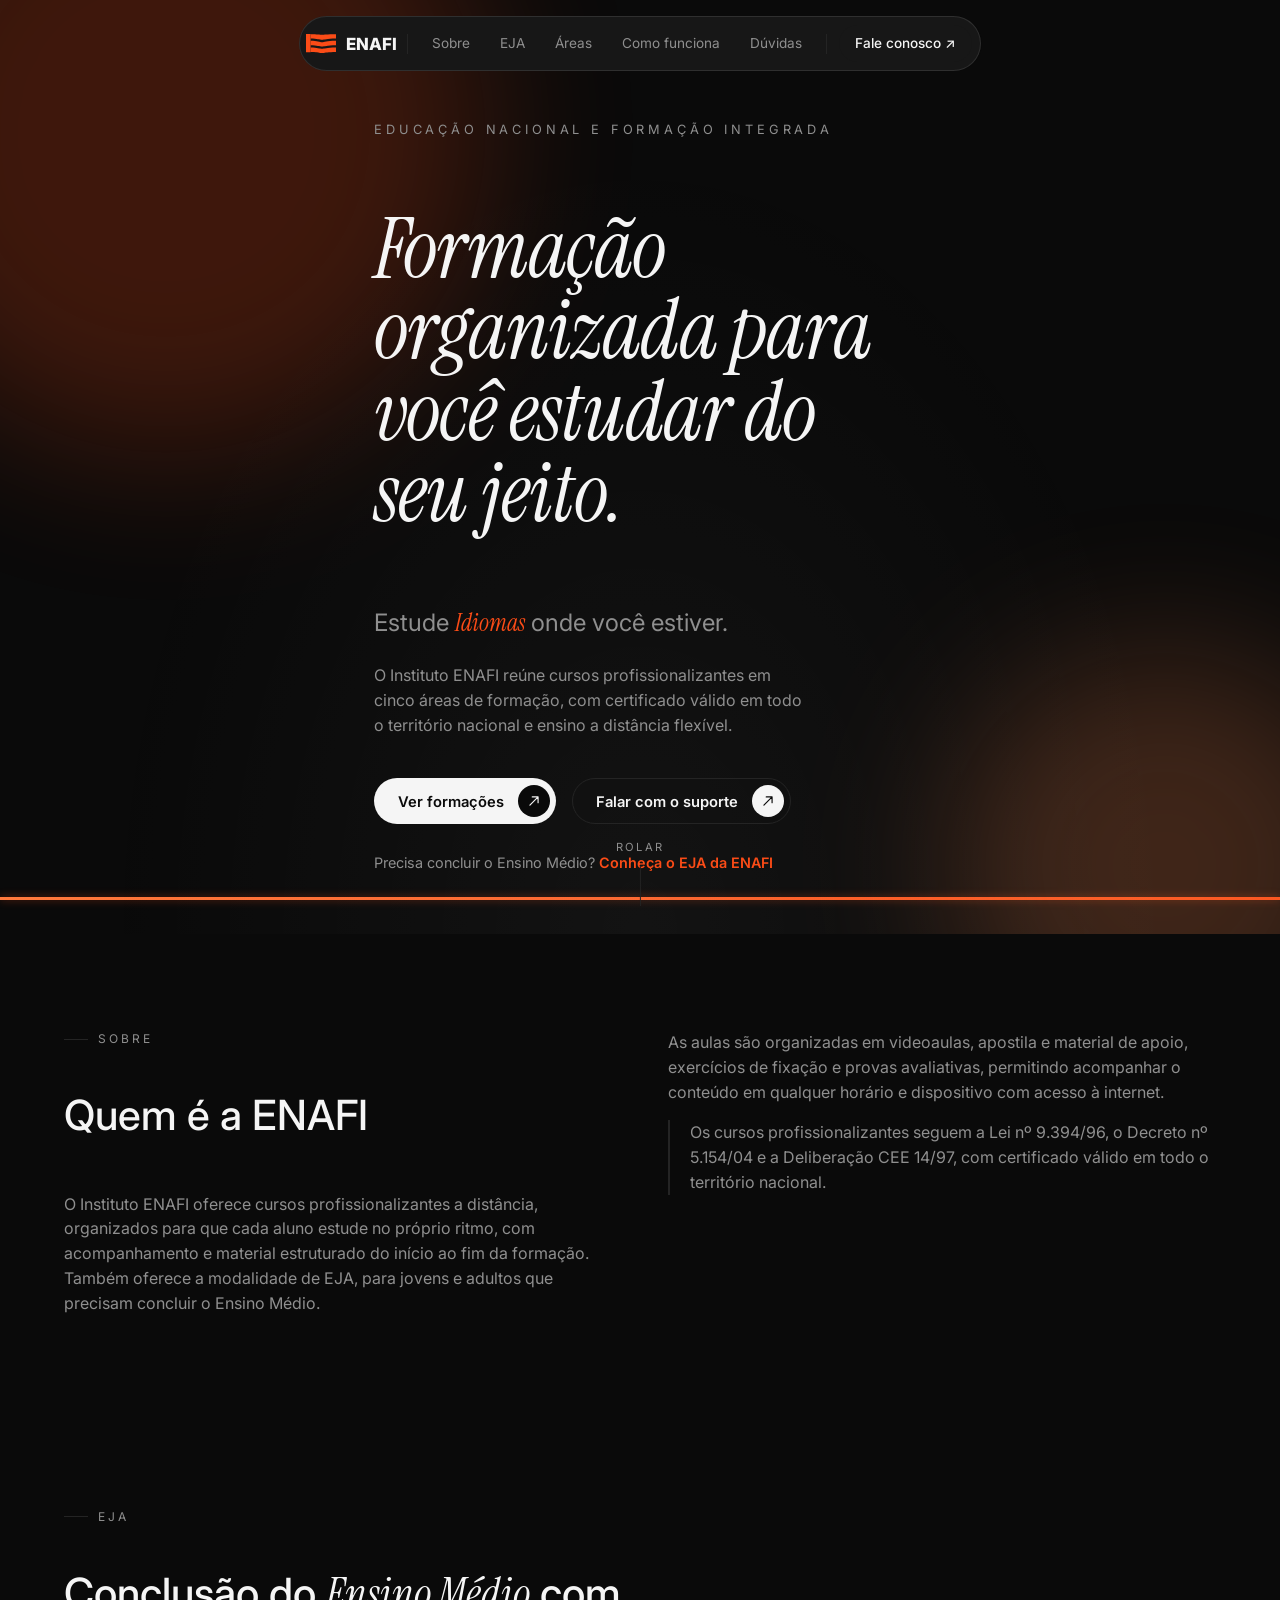
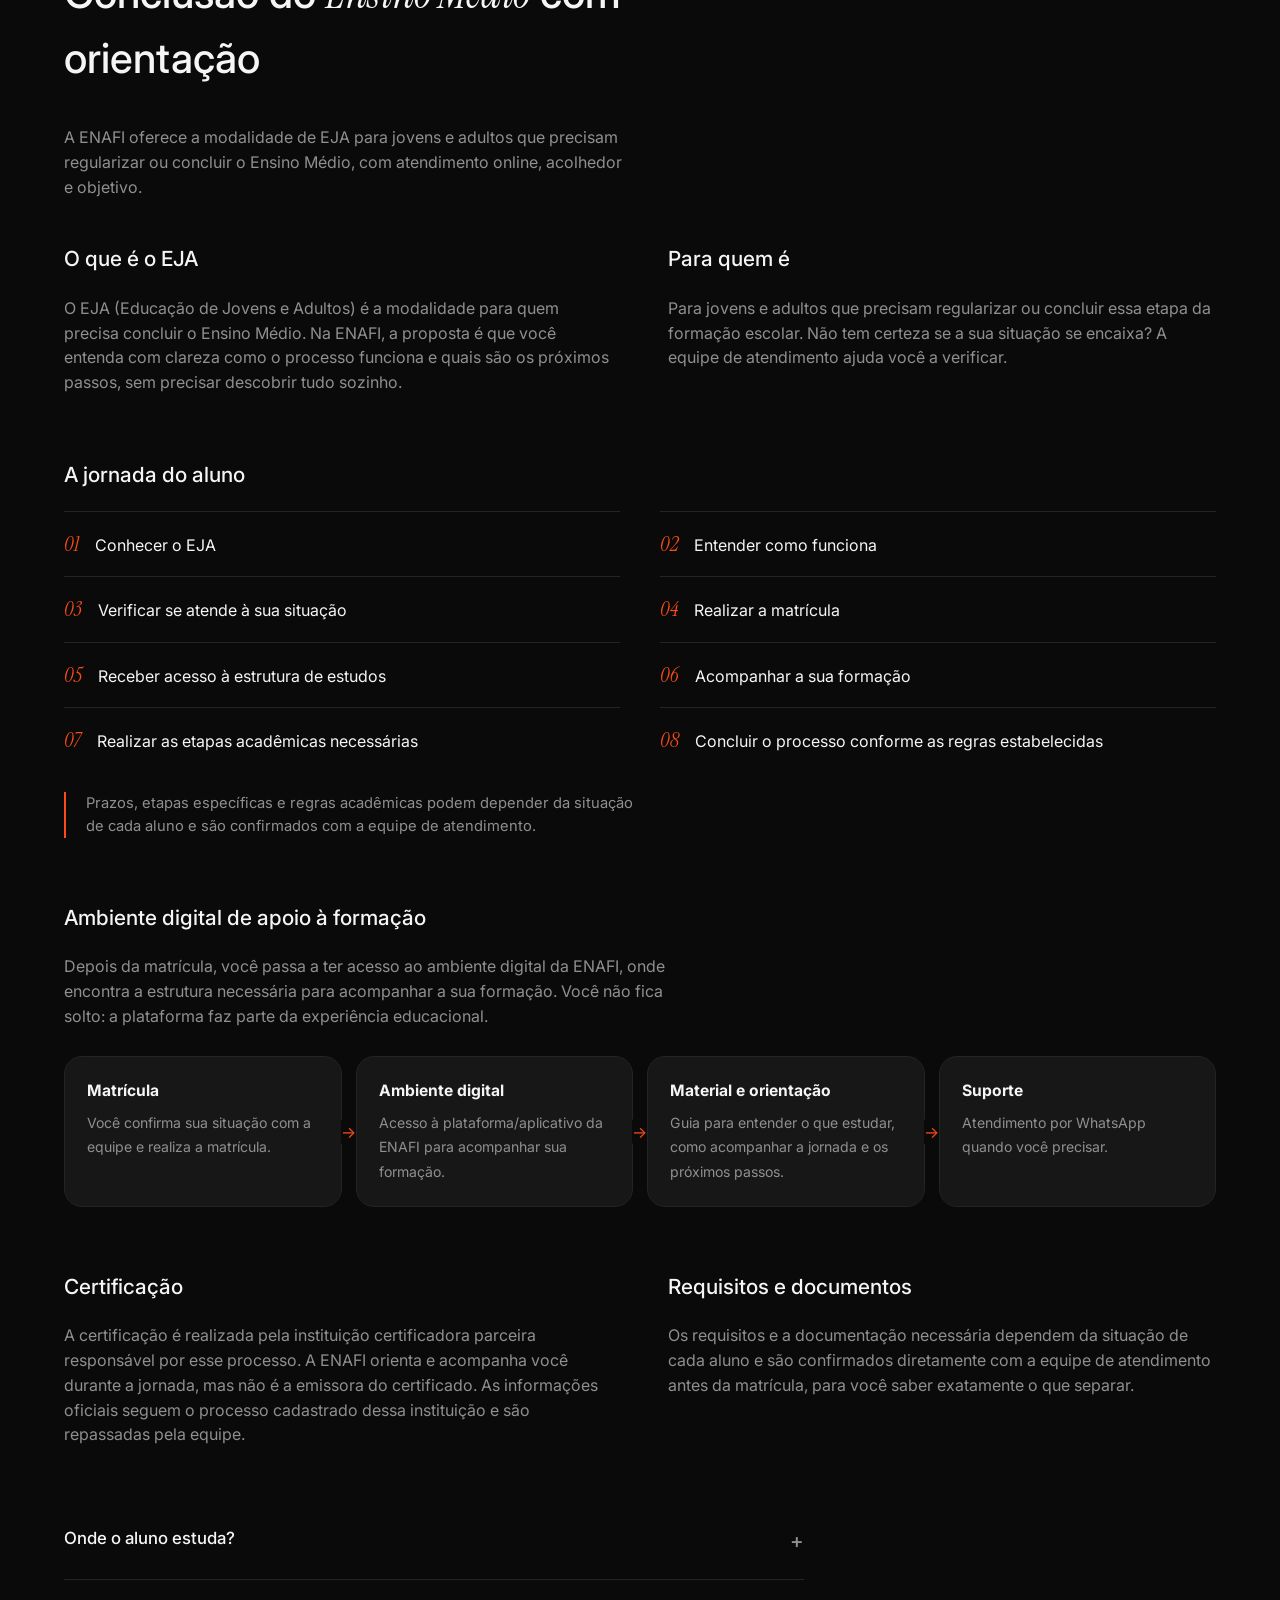
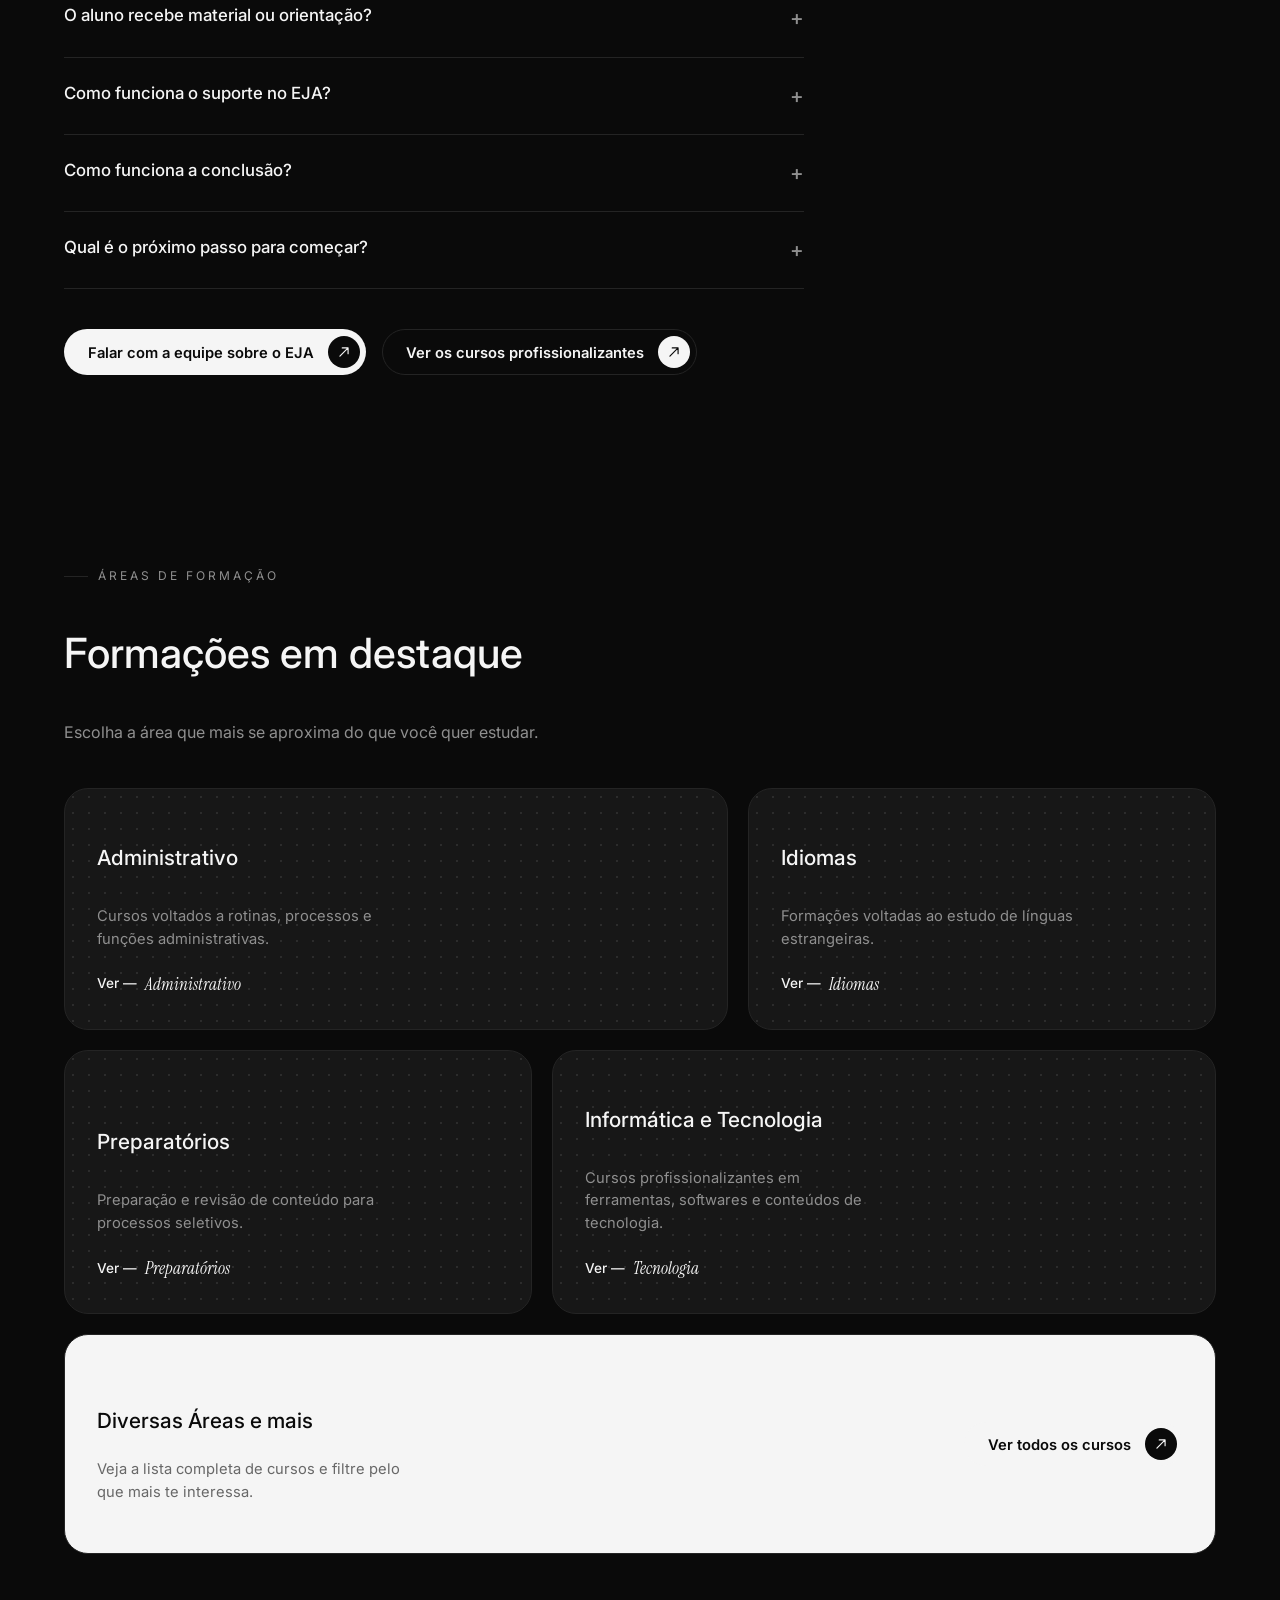
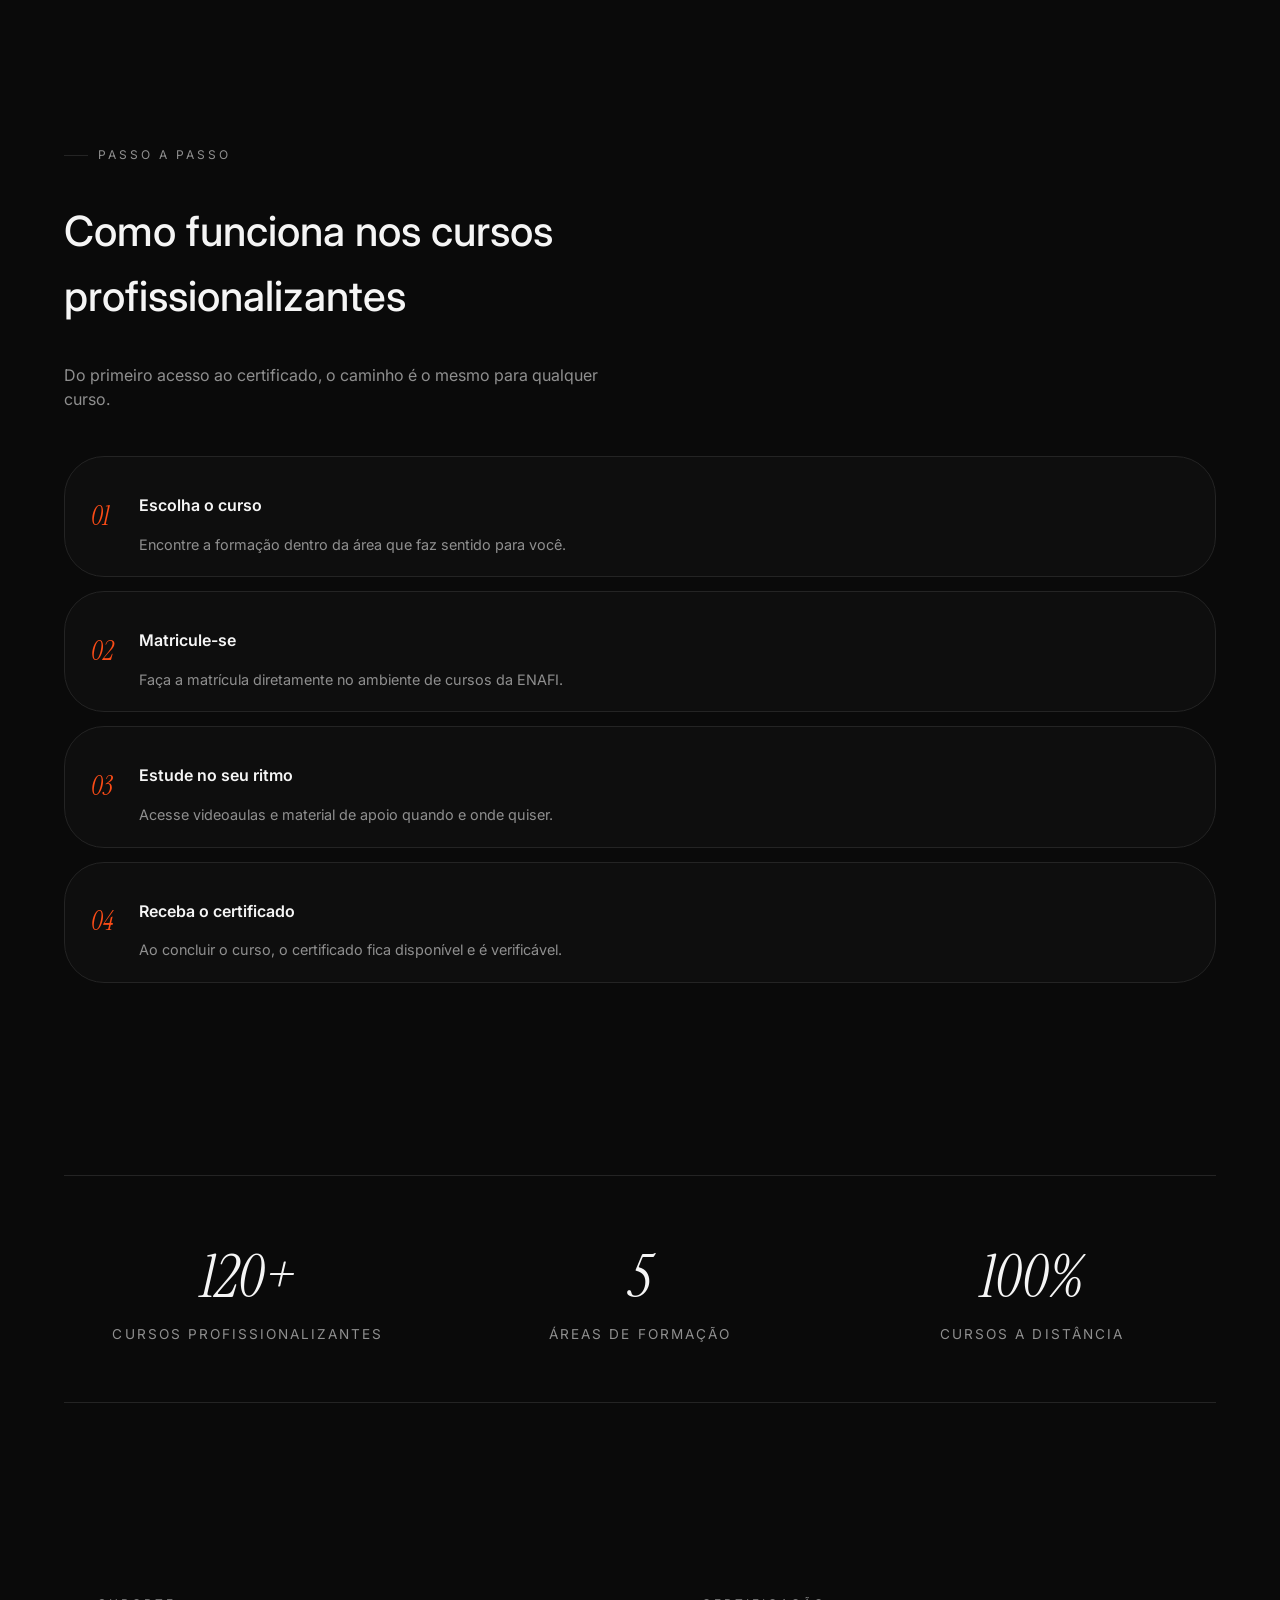
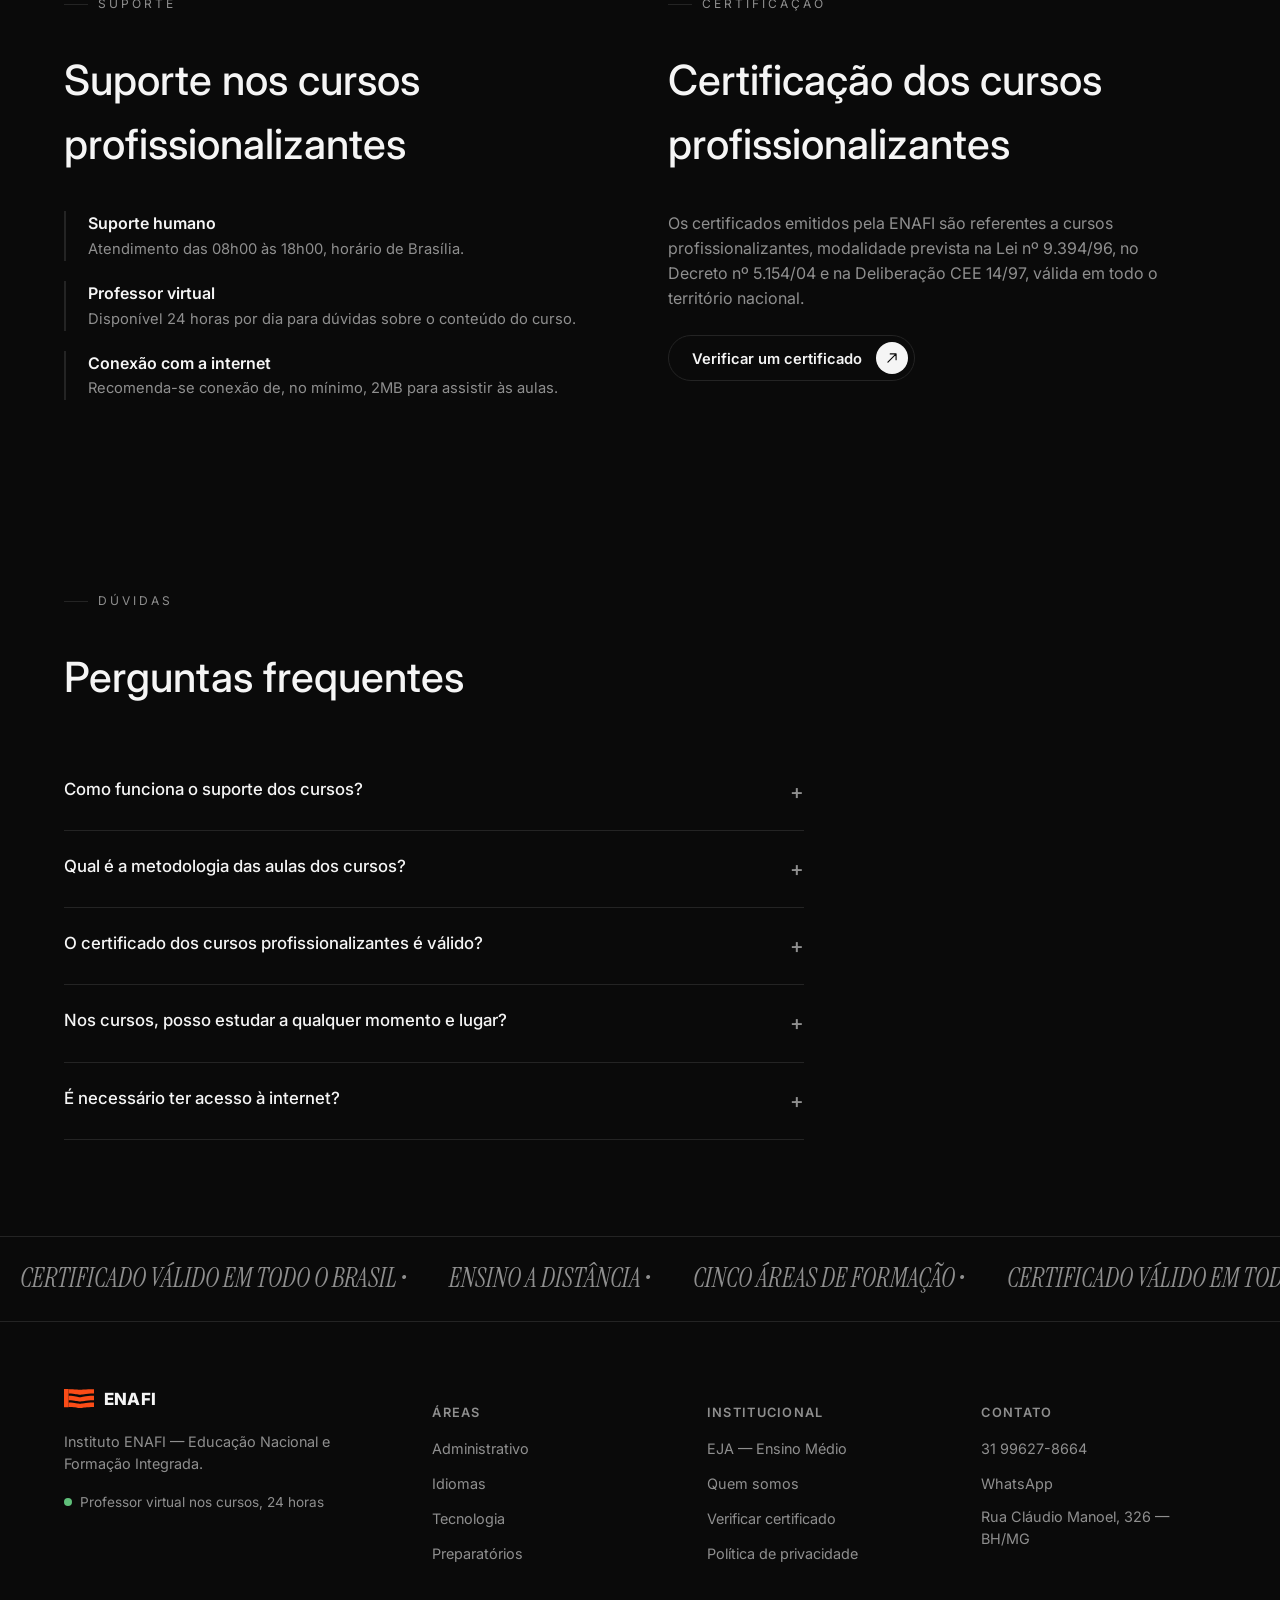
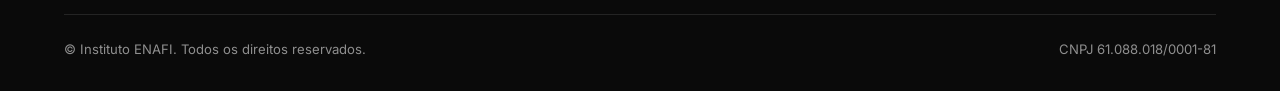
==== projeto-do-Claud.html @ a7670ff7 "Add files via upload" ====
<!DOCTYPE html>
<html lang="pt-BR">
<head>
<meta charset="UTF-8">
<meta name="viewport" content="width=device-width, initial-scale=1, viewport-fit=cover">
<title>Instituto ENAFI | Educação Nacional e Formação Integrada</title>
<meta name="description" content="Instituto ENAFI: mais de 120 cursos profissionalizantes a distância, com certificado válido em todo o Brasil, e EJA para quem precisa concluir o Ensino Médio.">
<link rel="preconnect" href="https://fonts.googleapis.com">
<link rel="preconnect" href="https://fonts.gstatic.com" crossorigin>
<link href="https://fonts.googleapis.com/css2?family=Instrument+Serif:ital@1&family=Inter:wght@300;400;500;600;700&display=swap" rel="stylesheet">
<style>
  :root {
    --bg: 0 0% 4%; --surface: 0 0% 9%; --text: 0 0% 96%; --muted: 0 0% 56%; --stroke: 0 0% 14%;
    --radius: 24px;
    box-sizing: border-box;
    padding-top: env(safe-area-inset-top,0px); padding-bottom: env(safe-area-inset-bottom,0px);
  }
  *,*::before,*::after{box-sizing:inherit}
  html{scroll-behavior:smooth; scroll-padding-top:90px}
  body{
    margin:0; background:hsl(var(--bg)); color:hsl(var(--text));
    font-family:'Inter',-apple-system,sans-serif; line-height:1.55; font-size:16px; -webkit-font-smoothing:antialiased;
  }
  em.sr{font-family:'Instrument Serif',serif; font-style:italic; font-weight:400}
  p{margin:0} a{color:inherit; text-decoration:none} img{max-width:100%}
  .wrap{max-width:1200px; margin:0 auto; padding:0 24px}
  .accent-gradient{background-image:linear-gradient(90deg,#FF7A3D 0%,#FB4C17 100%)}
  .muted{color:hsl(var(--muted))}
  a.skip-link{position:absolute; left:-999px; top:0; background:hsl(var(--text)); color:hsl(var(--bg)); padding:10px 16px; z-index:200}
  a.skip-link:focus{left:16px; top:16px}
  :focus-visible{outline:2px solid hsl(var(--text)); outline-offset:3px}

  /* Loading screen */
  #loading{position:fixed; inset:0; z-index:9999; background:hsl(var(--bg)); display:flex; flex-direction:column; justify-content:space-between; padding:32px; transition:opacity .5s ease}
  #loading.done{opacity:0; pointer-events:none}
  .load-top{font-size:11px; text-transform:uppercase; letter-spacing:.3em; color:hsl(var(--muted))}
  .load-mid{flex:1; display:flex; align-items:center; justify-content:center}
  .load-word{font-family:'Instrument Serif',serif; font-style:italic; font-size:clamp(2.2rem,7vw,4.5rem); color:hsla(0,0%,96%,.85); animation:roleFade .4s ease-out}
  .load-bottom{display:flex; justify-content:flex-end}
  .load-count{font-family:'Instrument Serif',serif; font-size:clamp(3.5rem,14vw,8rem); font-variant-numeric:tabular-nums}
  .load-bar{position:fixed; left:0; right:0; bottom:0; height:3px; background:hsla(0,0%,100%,.08)}
  .load-bar-fill{height:100%; width:100%; transform-origin:left; transform:scaleX(0); box-shadow:0 0 8px rgba(251,76,23,.45)}
  @keyframes roleFade{from{opacity:0; transform:translateY(8px)} to{opacity:1; transform:translateY(0)}}
  @media (prefers-reduced-motion:reduce){ #loading{display:none} }

  /* Nav */
  header.site{position:fixed; top:env(safe-area-inset-top,0px); left:0; right:0; z-index:60; display:flex; justify-content:center; padding:16px 16px 0}
  .navpill{display:inline-flex; align-items:center; gap:4px; border-radius:999px; border:1px solid hsla(0,0%,100%,.1); background:hsl(var(--surface)); backdrop-filter:blur(10px); padding:6px; transition:box-shadow .3s ease}
  header.site.is-scrolled .navpill{box-shadow:0 8px 24px rgba(0,0,0,.4)}
  .logo-ring{width:38px; height:38px; border-radius:50%; padding:2px; flex-shrink:0}
  .logo-ring-inner{width:100%; height:100%; border-radius:50%; background:hsl(var(--bg)); display:flex; align-items:center; justify-content:center; font-family:'Instrument Serif',serif; font-style:italic; font-size:14px}
  .brand-lockup{display:inline-flex; align-items:center; gap:10px}
  .brand-mark{width:30px; height:auto; color:#FB4C17; flex-shrink:0}
  .brand-word{font-family:'Inter',sans-serif; font-weight:800; font-size:1.05rem; letter-spacing:.01em; color:hsl(var(--text))}
  .navdiv{width:1px; height:20px; background:hsl(var(--stroke)); margin:0 6px}
  nav.primary{display:flex; align-items:center; gap:2px}
  nav.primary a{font-size:.85rem; color:hsl(var(--muted)); padding:8px 14px; border-radius:999px; transition:background .2s,color .2s; white-space:nowrap}
  nav.primary a:hover{color:hsl(var(--text)); background:hsla(0,0%,100%,.06)}
  .say-hi{position:relative; padding:2px; border-radius:999px}
  .say-hi::before{content:"";position:absolute; inset:0; border-radius:999px; background-image:linear-gradient(90deg,#89AACC,#4E85BF); opacity:0; transition:opacity .3s}
  .say-hi:hover::before{opacity:1}
  .say-hi span{position:relative; display:block; background:hsl(var(--surface)); border-radius:999px; padding:8px 16px; font-size:.85rem; font-weight:500}
  .nav-toggle-label{display:none; padding:8px}
  #nav-toggle{display:none}
  @media (max-width:860px){
    nav.primary{position:fixed; inset:80px 12px auto 12px; background:hsl(var(--surface)); border:1px solid hsl(var(--stroke)); border-radius:20px; flex-direction:column; align-items:stretch; padding:12px; gap:2px; transform:translateY(-12px); opacity:0; pointer-events:none; transition:.3s ease}
    #nav-toggle:checked ~ .navpill nav.primary{transform:translateY(0); opacity:1; pointer-events:auto}
    nav.primary a{padding:12px 16px}
    .nav-toggle-label{display:block; cursor:pointer}
  }

  /* Hero */
  .hero{position:relative; min-height:100svh; display:flex; flex-direction:column; justify-content:center; overflow:hidden; padding:120px 0 60px}
  .hero-bg{position:absolute; inset:0; z-index:0}
  .hero-bg span{position:absolute; border-radius:50%; filter:blur(80px); opacity:.22; animation:drift 24s ease-in-out infinite}
  .hero-bg span:nth-child(1){width:50vw; height:50vw; max-width:640px; max-height:640px; background:#FB4C17; top:-20%; left:-12%}
  .hero-bg span:nth-child(2){width:34vw; height:34vw; max-width:460px; max-height:460px; background:#FF8A50; bottom:-16%; right:-8%; animation-delay:-9s; animation-duration:28s}
  .hero-bg::after{content:"";position:absolute; inset:0; background:radial-gradient(ellipse at 50% 100%,hsla(0,0%,100%,.04),transparent 60%)}
  @keyframes drift{0%,100%{transform:translate(0,0) scale(1)} 50%{transform:translate(4%,3%) scale(1.05)}}
  .hero .wrap{position:relative; z-index:1}
  .eyebrow{font-size:.8rem; text-transform:uppercase; letter-spacing:.3em; color:hsl(var(--muted)); margin-bottom:28px}
  .hero h1{font-family:'Instrument Serif',serif; font-style:italic; font-weight:400; font-size:clamp(2.4rem,7vw,5.2rem); line-height:.98; letter-spacing:-.01em; max-width:14ch}
  .role-line{margin-top:26px; font-size:clamp(1.1rem,2.4vw,1.5rem); color:hsl(var(--muted))}
  .role-line em.sr{color:#FB4C17; display:inline-block; animation:roleFade .4s ease-out}
  .lead{margin-top:22px; font-size:1rem; color:hsl(var(--muted)); max-width:44ch}
  .cta-row{margin-top:40px; display:flex; gap:16px; flex-wrap:wrap}
  .btn-roll{display:inline-flex; align-items:center; gap:14px; border-radius:999px; padding:6px 6px 6px 24px; font-weight:600; font-size:.92rem; cursor:pointer}
  .btn-roll.is-solid{background:hsl(var(--text)); color:hsl(var(--bg))}
  .btn-roll.is-outline{background:transparent; color:hsl(var(--text)); border:1px solid hsl(var(--stroke)); padding-left:23px}
  .btn-roll .roll{overflow:hidden; height:20px}
  .btn-roll .roll-inner{display:flex; flex-direction:column; transition:transform .5s cubic-bezier(.25,.1,.25,1)}
  .btn-roll:hover .roll-inner{transform:translateY(-50%)}
  .btn-roll .roll-inner span{height:20px; display:block; white-space:nowrap}
  .btn-roll .icon-circle{width:32px; height:32px; border-radius:50%; display:flex; align-items:center; justify-content:center; flex-shrink:0; transition:transform .5s cubic-bezier(.25,.1,.25,1)}
  .btn-roll.is-solid .icon-circle{background:hsl(var(--bg)); color:hsl(var(--text))}
  .btn-roll.is-outline .icon-circle{background:hsl(var(--text)); color:hsl(var(--bg))}
  .btn-roll:hover .icon-circle{transform:rotate(-45deg)}
  .scroll-ind{position:absolute; left:50%; bottom:28px; transform:translateX(-50%); display:flex; flex-direction:column; align-items:center; gap:10px; z-index:1}
  .scroll-ind span{font-size:.7rem; letter-spacing:.2em; color:hsl(var(--muted))}
  .scroll-track{position:relative; width:1px; height:40px; background:hsl(var(--stroke)); overflow:hidden}
  .scroll-track::after{content:""; position:absolute; left:0; top:-100%; width:1px; height:100%; background:hsl(var(--text)); animation:scrollDown 1.6s ease-in-out infinite}
  @keyframes scrollDown{0%{top:-100%} 100%{top:100%}}
  @media (prefers-reduced-motion:reduce){ .hero-bg span, .scroll-track::after{animation:none} }

  section{padding:96px 0}
  .sec-head{max-width:56ch; margin-bottom:44px}
  .sec-head .tag{display:flex; align-items:center; gap:10px; margin-bottom:18px}
  .sec-head .tag i{width:24px; height:1px; background:hsl(var(--stroke)); display:inline-block}
  .sec-head .tag span{font-size:.75rem; text-transform:uppercase; letter-spacing:.25em; color:hsl(var(--muted))}
  .sec-head h2{font-size:clamp(1.7rem,3.4vw,2.6rem); font-weight:500}
  .sec-head p{margin-top:14px; color:hsl(var(--muted)); font-size:1rem}

  /* Bento areas */
  .bento{display:grid; grid-template-columns:repeat(12,1fr); gap:20px}
  .bento .card{position:relative; border-radius:var(--radius); border:1px solid hsl(var(--stroke)); background:hsl(var(--surface)); padding:32px; overflow:hidden; min-height:220px; display:flex; flex-direction:column; justify-content:flex-end}
  .bento .card:nth-child(1){grid-column:span 7}
  .bento .card:nth-child(2){grid-column:span 5}
  .bento .card:nth-child(3){grid-column:span 5}
  .bento .card:nth-child(4){grid-column:span 7}
  .bento .card::before{content:""; position:absolute; inset:0; background-image:radial-gradient(hsla(0,0%,100%,.18) 1px,transparent 1px); background-size:16px 16px; opacity:.5; pointer-events:none}
  .bento .card::after{content:""; position:absolute; inset:0; border-radius:var(--radius); padding:1px; background-image:linear-gradient(90deg,#FF7A3D,#FB4C17); background-size:200% 100%; -webkit-mask:linear-gradient(#000 0 0) content-box,linear-gradient(#000 0 0); -webkit-mask-composite:xor; mask-composite:exclude; opacity:0; transition:opacity .3s}
  .bento .card:hover::after{opacity:1; animation:gradShift 5s ease infinite}
  @keyframes gradShift{0%,100%{background-position:0% 50%} 50%{background-position:100% 50%}}
  .bento .card h3{font-size:1.3rem; font-weight:500; position:relative; z-index:1}
  .bento .card p{margin-top:10px; color:hsl(var(--muted)); font-size:.92rem; max-width:34ch; position:relative; z-index:1}
  .bento .card .go{margin-top:20px; display:inline-flex; align-items:center; gap:8px; font-size:.85rem; font-weight:500; position:relative; z-index:1}
  .bento .card .go em.sr{font-size:1.05rem}
  .bento .card.cta{grid-column:span 12; background:hsl(var(--text)); color:hsl(var(--bg)); flex-direction:row; align-items:center; justify-content:space-between; flex-wrap:wrap; gap:20px}
  .bento .card.cta::before{display:none}
  .bento .card.cta h3{color:hsl(var(--bg))}
  .bento .card.cta p{color:hsla(0,0%,4%,.6)}

  /* Como funciona pills */
  .pill-list{display:flex; flex-direction:column; gap:14px}
  .pill{display:flex; align-items:center; gap:22px; padding:20px 26px; border-radius:40px; border:1px solid hsl(var(--stroke)); background:hsla(0,0%,100%,.02); transition:background .3s}
  .pill:hover{background:hsl(var(--surface))}
  .pill .n{font-family:'Instrument Serif',serif; font-style:italic; font-size:1.6rem; color:#FB4C17; flex-shrink:0; width:2.2ch}
  .pill h3{font-size:1rem; font-weight:600}
  .pill p{color:hsl(var(--muted)); font-size:.9rem; margin-top:4px}

  /* Suporte / certificação */
  .two-col{display:grid; grid-template-columns:1fr 1fr; gap:56px}
  .info-list{list-style:none; margin:0; padding:0; display:flex; flex-direction:column; gap:20px}
  .info-list li{padding-left:22px; border-left:2px solid hsl(var(--stroke))}
  .info-list strong{display:block; font-size:1rem; font-weight:600}
  .info-list span{color:hsl(var(--muted)); font-size:.92rem}

  /* EJA */
  .sub-h{font-size:1.3rem; font-weight:500; margin:0 0 20px}
  .journey{display:grid; grid-template-columns:repeat(2,1fr); gap:0 40px; list-style:none; padding:0; margin:0; counter-reset:j}
  .journey li{display:flex; gap:16px; align-items:baseline; padding:16px 0; border-top:1px solid hsl(var(--stroke)); counter-increment:j}
  .journey li::before{content:counter(j,decimal-leading-zero); font-family:'Instrument Serif',serif; font-style:italic; color:#FB4C17; font-size:1.3rem; flex-shrink:0}
  .note{margin-top:20px; padding-left:20px; border-left:2px solid #FB4C17; color:hsl(var(--muted)); font-size:.92rem; max-width:64ch}
  .flow{display:grid; grid-template-columns:repeat(4,1fr); gap:14px; margin-top:28px}
  .flow div{position:relative; border:1px solid hsl(var(--stroke)); background:hsl(var(--surface)); border-radius:18px; padding:22px}
  .flow div:not(:last-child)::after{content:"\2192"; position:absolute; right:-14px; top:50%; transform:translateY(-50%); background:hsl(var(--bg)); color:#FB4C17; width:14px; text-align:center; z-index:1}
  .flow strong{display:block; font-size:.98rem; margin-bottom:6px}
  .flow span{color:hsl(var(--muted)); font-size:.88rem}
  @media (max-width:820px){ .journey{grid-template-columns:1fr} .flow{grid-template-columns:1fr} .flow div:not(:last-child)::after{content:"\2193"; right:auto; left:50%; top:auto; bottom:-15px; transform:translateX(-50%)} }

  /* Stats */
  .stats{display:grid; grid-template-columns:repeat(3,1fr); gap:24px; border-top:1px solid hsl(var(--stroke)); border-bottom:1px solid hsl(var(--stroke)); padding:56px 0}
  .stats div{text-align:center}
  .stats strong{display:block; font-family:'Instrument Serif',serif; font-style:italic; font-size:clamp(2.4rem,5vw,3.6rem); font-weight:400}
  .stats span{color:hsl(var(--muted)); font-size:.85rem; text-transform:uppercase; letter-spacing:.15em}

  /* FAQ */
  .faq-list{max-width:74ch}
  details{border-bottom:1px solid hsl(var(--stroke)); padding:22px 0}
  details summary{cursor:pointer; font-size:1.05rem; font-weight:500; list-style:none; display:flex; justify-content:space-between; gap:16px}
  details summary::-webkit-details-marker{display:none}
  details summary::after{content:"+"; color:hsl(var(--muted)); font-size:1.3rem; flex-shrink:0}
  details[open] summary::after{content:"\2212"}
  details p{margin-top:12px; color:hsl(var(--muted)); max-width:62ch}

  /* Footer + marquee */
  .marquee-wrap{overflow:hidden; border-top:1px solid hsl(var(--stroke)); border-bottom:1px solid hsl(var(--stroke)); padding:22px 0}
  .marquee-track{display:flex; width:max-content; animation:marquee 32s linear infinite}
  .marquee-track span{font-family:'Instrument Serif',serif; font-style:italic; font-size:1.6rem; padding:0 20px; white-space:nowrap; color:hsl(var(--muted))}
  @keyframes marquee{from{transform:translateX(0)} to{transform:translateX(-50%)}}
  @media (prefers-reduced-motion:reduce){ .marquee-track{animation:none} }
  footer{padding:64px 0 32px}
  .footer-grid{display:grid; grid-template-columns:1.4fr 1fr 1fr 1fr; gap:40px}
  footer h4{font-size:.8rem; color:hsl(var(--muted)); margin-bottom:14px; font-weight:600; text-transform:uppercase; letter-spacing:.1em}
  footer ul{list-style:none; margin:0; padding:0; display:flex; flex-direction:column; gap:10px}
  footer a{font-size:.9rem; color:hsl(var(--muted))}
  footer a:hover{color:hsl(var(--text))}
  .avail{display:flex; align-items:center; gap:8px; margin-top:16px; font-size:.85rem; color:hsl(var(--muted))}
  .dot{width:8px; height:8px; border-radius:50%; background:#5FBF7A; animation:pulse 2s ease-in-out infinite}
  @keyframes pulse{0%,100%{opacity:1} 50%{opacity:.35}}
  .footer-bottom{margin-top:48px; padding-top:24px; border-top:1px solid hsl(var(--stroke)); font-size:.82rem; color:hsl(var(--muted)); display:flex; justify-content:space-between; flex-wrap:wrap; gap:12px}

  .reveal{opacity:0; transform:translateY(18px); transition:opacity .7s ease,transform .7s cubic-bezier(.16,1,.3,1)}
  .reveal.is-visible{opacity:1; transform:translateY(0)}
  .reveal-group .reveal:nth-child(2){transition-delay:.08s}
  .reveal-group .reveal:nth-child(3){transition-delay:.16s}
  .reveal-group .reveal:nth-child(4){transition-delay:.24s}
  @media (prefers-reduced-motion:reduce){ .reveal{opacity:1; transform:none; transition:none} }

  @media (max-width:820px){
    .two-col{grid-template-columns:1fr; gap:32px}
    .bento{grid-template-columns:1fr}
    .bento .card,.bento .card:nth-child(n){grid-column:span 1}
    .stats{grid-template-columns:1fr; gap:32px}
    .footer-grid{grid-template-columns:1fr 1fr}
  }
  @media (max-width:480px){ .footer-grid{grid-template-columns:1fr} }
</style>
</head>
<body>
<svg width="0" height="0" style="position:absolute" aria-hidden="true">
  <symbol id="enafi-mark" viewBox="0 0 184 118">
    <rect x="0" y="0" width="28" height="112"/>
    <path d="M28,1 C70,1 84,4 98,4 C112,4 126,1 184,1 L184,28 C126,28 112,36 98,36 C84,36 70,28 28,28 Z"/>
    <path d="M28,42 C70,42 84,51 98,51 C112,51 126,42 184,42 L184,69 C126,69 112,77 98,77 C84,77 70,69 28,69 Z"/>
    <path d="M28,83 C70,83 84,91 98,91 C112,91 126,83 184,83 L184,110 C126,110 112,117 98,117 C84,117 70,110 28,110 Z"/>
  </symbol>
</svg>
<a href="#main" class="skip-link">Pular para o conteúdo</a>

<div id="loading" aria-hidden="true">
  <div class="load-top">Instituto ENAFI</div>
  <div class="load-mid"><div class="load-word" id="loadWord">Educação</div></div>
  <div class="load-bottom"><div class="load-count" id="loadCount">000</div></div>
</div>
<div class="load-bar"><div class="load-bar-fill accent-gradient" id="loadBar"></div></div>

<header class="site">
  <div class="navpill">
    <input type="checkbox" id="nav-toggle" aria-hidden="true">
    <a href="#main" class="brand-lockup" aria-label="Instituto ENAFI">
      <svg class="brand-mark" viewBox="0 0 184 118" fill="currentColor" aria-hidden="true"><use href="#enafi-mark"/></svg>
      <span class="brand-word">ENAFI</span>
    </a>
    <div class="navdiv"></div>
    <nav class="primary" aria-label="Navegação principal">
      <a href="#sobre">Sobre</a>
      <a href="#eja">EJA</a>
      <a href="#areas">Áreas</a>
      <a href="#como-funciona">Como funciona</a>
      <a href="#faq">Dúvidas</a>
    </nav>
    <div class="navdiv"></div>
    <a class="say-hi" href="https://curso.eadaulas.com/institutoenafi/loja_virtual/contato.php"><span>Fale conosco ↗</span></a>
    <label class="nav-toggle-label" for="nav-toggle" aria-label="Abrir menu">
      <svg width="20" height="20" viewBox="0 0 24 24" fill="none"><path d="M3 6h18M3 12h18M3 18h18" stroke="currentColor" stroke-width="1.8" stroke-linecap="round"/></svg>
    </label>
  </div>
</header>

<main id="main">

  <section class="hero">
    <div class="hero-bg" aria-hidden="true"><span></span><span></span></div>
    <div class="wrap">
      <p class="eyebrow">Educação nacional e formação integrada</p>
      <h1>Formação organizada para você estudar do seu jeito.</h1>
      <p class="role-line">Estude <em class="sr" id="roleWord">Administrativo</em> onde você estiver.</p>
      <p class="lead">O Instituto ENAFI reúne cursos profissionalizantes em cinco áreas de formação, com certificado válido em todo o território nacional e ensino a distância flexível.</p>
      <div class="cta-row">
        <a class="btn-roll is-solid" href="#areas">
          <span class="roll"><span class="roll-inner"><span>Ver formações</span><span>Ver formações</span></span></span>
          <span class="icon-circle" aria-hidden="true"><svg width="14" height="14" viewBox="0 0 24 24" fill="none"><path d="M5 19 19 5M9 5h10v10" stroke="currentColor" stroke-width="2" stroke-linecap="round" stroke-linejoin="round"/></svg></span>
        </a>
        <a class="btn-roll is-outline" href="https://api.whatsapp.com/send?phone=5531996278664">
          <span class="roll"><span class="roll-inner"><span>Falar com o suporte</span><span>Falar com o suporte</span></span></span>
          <span class="icon-circle" aria-hidden="true"><svg width="14" height="14" viewBox="0 0 24 24" fill="none"><path d="M5 19 19 5M9 5h10v10" stroke="currentColor" stroke-width="2" stroke-linecap="round" stroke-linejoin="round"/></svg></span>
        </a>
      </div>
      <p class="muted" style="margin-top:28px; font-size:.9rem">Precisa concluir o Ensino Médio? <a href="#eja" style="color:#FB4C17; font-weight:600">Conheça o EJA da ENAFI</a></p>
    </div>
    <div class="scroll-ind"><span>ROLAR</span><div class="scroll-track"></div></div>
  </section>

  <section id="sobre">
    <div class="wrap two-col reveal-group">
      <div class="reveal">
        <div class="sec-head"><div class="tag"><i></i><span>Sobre</span></div><h2>Quem é a ENAFI</h2></div>
        <p class="muted">O Instituto ENAFI oferece cursos profissionalizantes a distância, organizados para que cada aluno estude no próprio ritmo, com acompanhamento e material estruturado do início ao fim da formação. Também oferece a modalidade de EJA, para jovens e adultos que precisam concluir o Ensino Médio.</p>
      </div>
      <div class="reveal">
        <p class="muted">As aulas são organizadas em videoaulas, apostila e material de apoio, exercícios de fixação e provas avaliativas, permitindo acompanhar o conteúdo em qualquer horário e dispositivo com acesso à internet.</p>
        <p class="muted" style="margin-top:16px; padding-left:20px; border-left:2px solid hsl(var(--stroke))">Os cursos profissionalizantes seguem a Lei nº 9.394/96, o Decreto nº 5.154/04 e a Deliberação CEE 14/97, com certificado válido em todo o território nacional.</p>
      </div>
    </div>
  </section>

  <section id="eja">
    <div class="wrap">
      <div class="sec-head reveal"><div class="tag"><i></i><span>EJA</span></div><h2>Conclusão do <em class="sr">Ensino Médio</em> com orientação</h2><p>A ENAFI oferece a modalidade de EJA para jovens e adultos que precisam regularizar ou concluir o Ensino Médio, com atendimento online, acolhedor e objetivo.</p></div>
      <div class="two-col reveal-group">
        <div class="reveal"><h3 class="sub-h">O que é o EJA</h3><p class="muted">O EJA (Educação de Jovens e Adultos) é a modalidade para quem precisa concluir o Ensino Médio. Na ENAFI, a proposta é que você entenda com clareza como o processo funciona e quais são os próximos passos, sem precisar descobrir tudo sozinho.</p></div>
        <div class="reveal"><h3 class="sub-h">Para quem é</h3><p class="muted">Para jovens e adultos que precisam regularizar ou concluir essa etapa da formação escolar. Não tem certeza se a sua situação se encaixa? A equipe de atendimento ajuda você a verificar.</p></div>
      </div>

      <div class="reveal" style="margin-top:64px"><h3 class="sub-h">A jornada do aluno</h3>
        <ol class="journey"><li>Conhecer o EJA</li><li>Entender como funciona</li><li>Verificar se atende à sua situação</li><li>Realizar a matrícula</li><li>Receber acesso à estrutura de estudos</li><li>Acompanhar a sua formação</li><li>Realizar as etapas acadêmicas necessárias</li><li>Concluir o processo conforme as regras estabelecidas</li></ol>
        <p class="note">Prazos, etapas específicas e regras acadêmicas podem depender da situação de cada aluno e são confirmados com a equipe de atendimento.</p>
      </div>

      <div class="reveal" style="margin-top:64px"><h3 class="sub-h">Ambiente digital de apoio à formação</h3>
        <p class="muted" style="max-width:64ch">Depois da matrícula, você passa a ter acesso ao ambiente digital da ENAFI, onde encontra a estrutura necessária para acompanhar a sua formação. Você não fica solto: a plataforma faz parte da experiência educacional.</p>
        <div class="flow">
          <div><strong>Matrícula</strong><span>Você confirma sua situação com a equipe e realiza a matrícula.</span></div>
          <div><strong>Ambiente digital</strong><span>Acesso à plataforma/aplicativo da ENAFI para acompanhar sua formação.</span></div>
          <div><strong>Material e orientação</strong><span>Guia para entender o que estudar, como acompanhar a jornada e os próximos passos.</span></div>
          <div><strong>Suporte</strong><span>Atendimento por WhatsApp quando você precisar.</span></div>
        </div>
      </div>

      <div class="two-col reveal-group" style="margin-top:64px">
        <div class="reveal"><h3 class="sub-h">Certificação</h3><p class="muted">A certificação é realizada pela instituição certificadora parceira responsável por esse processo. A ENAFI orienta e acompanha você durante a jornada, mas não é a emissora do certificado. As informações oficiais seguem o processo cadastrado dessa instituição e são repassadas pela equipe.</p></div>
        <div class="reveal"><h3 class="sub-h">Requisitos e documentos</h3><p class="muted">Os requisitos e a documentação necessária dependem da situação de cada aluno e são confirmados diretamente com a equipe de atendimento antes da matrícula, para você saber exatamente o que separar.</p></div>
      </div>

      <div class="faq-list reveal" style="margin-top:56px">
        <details><summary>Onde o aluno estuda?</summary><p>Você estuda pelo ambiente digital de apoio da ENAFI, onde encontra a estrutura da sua formação. Os detalhes de como cada etapa acontece são confirmados com a equipe de atendimento.</p></details>
        <details><summary>O aluno recebe material ou orientação?</summary><p>Sim. A ENAFI organiza uma estrutura de estudos com material/guia de orientação, para você entender o que estudar, como acompanhar sua jornada e quais são os próximos passos.</p></details>
        <details><summary>Como funciona o suporte no EJA?</summary><p>O atendimento é online e humanizado, com suporte por WhatsApp quando necessário.</p></details>
        <details><summary>Como funciona a conclusão?</summary><p>A conclusão acontece depois que o aluno realiza as etapas acadêmicas necessárias, conforme as regras estabelecidas. Prazos e detalhes são confirmados com a equipe.</p></details>
        <details><summary>Qual é o próximo passo para começar?</summary><p>Fale com a equipe pelo WhatsApp. Ela explica o processo, confirma se o EJA atende à sua situação e orienta você na matrícula.</p></details>
      </div>

      <div class="cta-row reveal" style="margin-top:40px">
        <a class="btn-roll is-solid" href="https://api.whatsapp.com/send?phone=5531996278664&amp;text=Ol%C3%A1!%20Quero%20saber%20mais%20sobre%20o%20EJA%20da%20ENAFI."><span class="roll"><span class="roll-inner"><span>Falar com a equipe sobre o EJA</span><span>Falar com a equipe sobre o EJA</span></span></span><span class="icon-circle" aria-hidden="true"><svg width="14" height="14" viewBox="0 0 24 24" fill="none"><path d="M5 19 19 5M9 5h10v10" stroke="currentColor" stroke-width="2" stroke-linecap="round" stroke-linejoin="round"/></svg></span></a>
        <a class="btn-roll is-outline" href="#areas"><span class="roll"><span class="roll-inner"><span>Ver os cursos profissionalizantes</span><span>Ver os cursos profissionalizantes</span></span></span><span class="icon-circle" aria-hidden="true"><svg width="14" height="14" viewBox="0 0 24 24" fill="none"><path d="M5 19 19 5M9 5h10v10" stroke="currentColor" stroke-width="2" stroke-linecap="round" stroke-linejoin="round"/></svg></span></a>
      </div>
    </div>
  </section>

  <section id="areas">
    <div class="wrap">
      <div class="sec-head reveal"><div class="tag"><i></i><span>Áreas de formação</span></div><h2>Formações em destaque</h2><p>Escolha a área que mais se aproxima do que você quer estudar.</p></div>
      <div class="bento reveal-group">
        <div class="card reveal">
          <h3>Administrativo</h3><p>Cursos voltados a rotinas, processos e funções administrativas.</p>
          <a class="go" href="https://curso.eadaulas.com/institutoenafi/loja_virtual/cursos.php?id=ADMINISTRATIVO">Ver — <em class="sr">Administrativo</em></a>
        </div>
        <div class="card reveal">
          <h3>Idiomas</h3><p>Formações voltadas ao estudo de línguas estrangeiras.</p>
          <a class="go" href="https://curso.eadaulas.com/institutoenafi/loja_virtual/cursos.php?id=IDIOMAS">Ver — <em class="sr">Idiomas</em></a>
        </div>
        <div class="card reveal">
          <h3>Preparatórios</h3><p>Preparação e revisão de conteúdo para processos seletivos.</p>
          <a class="go" href="https://curso.eadaulas.com/institutoenafi/loja_virtual/cursos.php?id=PREPARAT%C3%93RIOS">Ver — <em class="sr">Preparatórios</em></a>
        </div>
        <div class="card reveal">
          <h3>Informática e Tecnologia</h3><p>Cursos profissionalizantes em ferramentas, softwares e conteúdos de tecnologia.</p>
          <a class="go" href="https://curso.eadaulas.com/institutoenafi/loja_virtual/cursos.php?id=INFORM%C3%81TICA%20E%20TECNOLOGIA">Ver — <em class="sr">Tecnologia</em></a>
        </div>
        <div class="card cta reveal">
          <div><h3>Diversas Áreas e mais</h3><p>Veja a lista completa de cursos e filtre pelo que mais te interessa.</p></div>
          <a class="btn-roll is-solid" href="https://curso.eadaulas.com/institutoenafi/loja_virtual/pesquisacurso.php?search=todos">
            <span class="roll"><span class="roll-inner"><span>Ver todos os cursos</span><span>Ver todos os cursos</span></span></span>
            <span class="icon-circle" aria-hidden="true"><svg width="14" height="14" viewBox="0 0 24 24" fill="none"><path d="M5 19 19 5M9 5h10v10" stroke="currentColor" stroke-width="2" stroke-linecap="round" stroke-linejoin="round"/></svg></span>
          </a>
        </div>
      </div>
    </div>
  </section>

  <section id="como-funciona">
    <div class="wrap">
      <div class="sec-head reveal"><div class="tag"><i></i><span>Passo a passo</span></div><h2>Como funciona nos cursos profissionalizantes</h2><p>Do primeiro acesso ao certificado, o caminho é o mesmo para qualquer curso.</p></div>
      <div class="pill-list reveal-group">
        <div class="pill reveal"><span class="n">01</span><div><h3>Escolha o curso</h3><p>Encontre a formação dentro da área que faz sentido para você.</p></div></div>
        <div class="pill reveal"><span class="n">02</span><div><h3>Matricule-se</h3><p>Faça a matrícula diretamente no ambiente de cursos da ENAFI.</p></div></div>
        <div class="pill reveal"><span class="n">03</span><div><h3>Estude no seu ritmo</h3><p>Acesse videoaulas e material de apoio quando e onde quiser.</p></div></div>
        <div class="pill reveal"><span class="n">04</span><div><h3>Receba o certificado</h3><p>Ao concluir o curso, o certificado fica disponível e é verificável.</p></div></div>
      </div>
    </div>
  </section>

  <section>
    <div class="wrap"><div class="stats reveal-group">
      <div class="reveal"><strong>120+</strong><span>Cursos profissionalizantes</span></div>
      <div class="reveal"><strong>5</strong><span>Áreas de formação</span></div>
      <div class="reveal"><strong>100%</strong><span>Cursos a distância</span></div>
    </div></div>
  </section>

  <section>
    <div class="wrap two-col reveal-group">
      <div class="reveal">
        <div class="sec-head" style="margin-bottom:28px"><div class="tag"><i></i><span>Suporte</span></div><h2>Suporte nos cursos profissionalizantes</h2></div>
        <ul class="info-list">
          <li><strong>Suporte humano</strong><span>Atendimento das 08h00 às 18h00, horário de Brasília.</span></li>
          <li><strong>Professor virtual</strong><span>Disponível 24 horas por dia para dúvidas sobre o conteúdo do curso.</span></li>
          <li><strong>Conexão com a internet</strong><span>Recomenda-se conexão de, no mínimo, 2MB para assistir às aulas.</span></li>
        </ul>
      </div>
      <div class="reveal">
        <div class="sec-head" style="margin-bottom:28px"><div class="tag"><i></i><span>Certificação</span></div><h2>Certificação dos cursos profissionalizantes</h2></div>
        <p class="muted" style="max-width:52ch">Os certificados emitidos pela ENAFI são referentes a cursos profissionalizantes, modalidade prevista na Lei nº 9.394/96, no Decreto nº 5.154/04 e na Deliberação CEE 14/97, válida em todo o território nacional.</p>
        <a class="btn-roll is-outline" style="margin-top:24px" href="https://curso.eadaulas.com/institutoenafi/loja_virtual/verificar_certificado.php">
          <span class="roll"><span class="roll-inner"><span>Verificar um certificado</span><span>Verificar um certificado</span></span></span>
          <span class="icon-circle" aria-hidden="true"><svg width="14" height="14" viewBox="0 0 24 24" fill="none"><path d="M5 19 19 5M9 5h10v10" stroke="currentColor" stroke-width="2" stroke-linecap="round" stroke-linejoin="round"/></svg></span>
        </a>
      </div>
    </div>
  </section>

  <section id="faq">
    <div class="wrap">
      <div class="sec-head reveal"><div class="tag"><i></i><span>Dúvidas</span></div><h2>Perguntas frequentes</h2></div>
      <div class="faq-list reveal">
        <details><summary>Como funciona o suporte dos cursos?</summary><p>O suporte humano atende das 08h00 às 18h00 (horário de Brasília). Um professor virtual está disponível 24 horas por dia para dúvidas sobre o conteúdo.</p></details>
        <details><summary>Qual é a metodologia das aulas dos cursos?</summary><p>Cada unidade é composta por videoaulas, apostila e material de apoio, exercícios de fixação e provas avaliativas.</p></details>
        <details><summary>O certificado dos cursos profissionalizantes é válido?</summary><p>Sim. Os cursos seguem a Lei nº 9.394/96, o Decreto nº 5.154/04 e a Deliberação CEE 14/97, com validade em todo o território nacional.</p></details>
        <details><summary>Nos cursos, posso estudar a qualquer momento e lugar?</summary><p>Sim. No ensino a distância você organiza os estudos no horário e local mais convenientes.</p></details>
        <details><summary>É necessário ter acesso à internet?</summary><p>Sim, com conexão recomendada de, no mínimo, 2MB.</p></details>
      </div>
    </div>
  </section>

</main>

<div class="marquee-wrap"><div class="marquee-track">
  <span>CERTIFICADO VÁLIDO EM TODO O BRASIL •</span><span>ENSINO A DISTÂNCIA •</span><span>CINCO ÁREAS DE FORMAÇÃO •</span>
  <span>CERTIFICADO VÁLIDO EM TODO O BRASIL •</span><span>ENSINO A DISTÂNCIA •</span><span>CINCO ÁREAS DE FORMAÇÃO •</span>
</div></div>

<footer>
  <div class="wrap">
    <div class="footer-grid">
      <div>
        <a href="#main" class="brand-lockup" aria-label="Instituto ENAFI">
          <svg class="brand-mark" viewBox="0 0 184 118" fill="currentColor" aria-hidden="true"><use href="#enafi-mark"/></svg>
          <span class="brand-word">ENAFI</span>
        </a>
        <p class="muted" style="margin-top:16px; max-width:30ch; font-size:.9rem">Instituto ENAFI — Educação Nacional e Formação Integrada.</p>
        <div class="avail"><span class="dot"></span>Professor virtual nos cursos, 24 horas</div>
      </div>
      <div><h4>Áreas</h4><ul>
        <li><a href="https://curso.eadaulas.com/institutoenafi/loja_virtual/cursos.php?id=ADMINISTRATIVO">Administrativo</a></li>
        <li><a href="https://curso.eadaulas.com/institutoenafi/loja_virtual/cursos.php?id=IDIOMAS">Idiomas</a></li>
        <li><a href="https://curso.eadaulas.com/institutoenafi/loja_virtual/cursos.php?id=INFORM%C3%81TICA%20E%20TECNOLOGIA">Tecnologia</a></li>
        <li><a href="https://curso.eadaulas.com/institutoenafi/loja_virtual/cursos.php?id=PREPARAT%C3%93RIOS">Preparatórios</a></li>
      </ul></div>
      <div><h4>Institucional</h4><ul>
        <li><a href="#eja">EJA — Ensino Médio</a></li>
        <li><a href="https://curso.eadaulas.com/institutoenafi/loja_virtual/quemsomos.php">Quem somos</a></li>
        <li><a href="https://curso.eadaulas.com/institutoenafi/loja_virtual/verificar_certificado.php">Verificar certificado</a></li>
        <li><a href="https://curso.eadaulas.com/institutoenafi/loja_virtual/politica.php">Política de privacidade</a></li>
      </ul></div>
      <div><h4>Contato</h4><ul>
        <li><a href="tel:+5531996278664">31 99627-8664</a></li>
        <li><a href="https://api.whatsapp.com/send?phone=5531996278664">WhatsApp</a></li>
        <li class="muted" style="font-size:.9rem">Rua Cláudio Manoel, 326 — BH/MG</li>
      </ul></div>
    </div>
    <div class="footer-bottom"><span>© Instituto ENAFI. Todos os direitos reservados.</span><span>CNPJ 61.088.018/0001-81</span></div>
  </div>
</footer>

<script>
(function(){
  var reduced = window.matchMedia && window.matchMedia('(prefers-reduced-motion: reduce)').matches;
  var loading = document.getElementById('loading');
  var words = ['Educação','Formação','Certificação'];
  var wordEl = document.getElementById('loadWord');
  var countEl = document.getElementById('loadCount');
  var barEl = document.getElementById('loadBar');

  if (reduced) { loading.classList.add('done'); }
  else {
    var wi = 0;
    var wordTimer = setInterval(function(){ wi=(wi+1)%words.length; wordEl.textContent = words[wi]; wordEl.style.animation='none'; void wordEl.offsetWidth; wordEl.style.animation=''; }, 700);
    var start = performance.now(); var duration = 1800;
    function tick(t){
      var p = Math.min(1,(t-start)/duration);
      var count = Math.floor(p*100);
      countEl.textContent = String(count).padStart(3,'0');
      barEl.style.transform = 'scaleX(' + p + ')';
      if (p < 1) requestAnimationFrame(tick);
      else { clearInterval(wordTimer); setTimeout(function(){ loading.classList.add('done'); },300); }
    }
    requestAnimationFrame(tick);
  }

  var header = document.querySelector('header.site');
  function onScroll(){ if(header) header.classList.toggle('is-scrolled', window.scrollY>8); }
  window.addEventListener('scroll', onScroll, {passive:true}); onScroll();

  var roles = ['Administrativo','Idiomas','Tecnologia','Preparatórios','Diversas Áreas'];
  var roleEl = document.getElementById('roleWord'); var ri = 0;
  if (!reduced) setInterval(function(){ ri=(ri+1)%roles.length; roleEl.textContent = roles[ri]; roleEl.style.animation='none'; void roleEl.offsetWidth; roleEl.style.animation=''; }, 2000);
  else roleEl.textContent = roles[0];

  var items = document.querySelectorAll('.reveal');
  if (reduced || !('IntersectionObserver' in window)) { items.forEach(function(el){ el.classList.add('is-visible'); }); }
  else {
    var obs = new IntersectionObserver(function(entries){
      entries.forEach(function(e){ if(e.isIntersecting){ e.target.classList.add('is-visible'); obs.unobserve(e.target);} });
    }, {threshold:.15, rootMargin:'0px 0px -40px 0px'});
    items.forEach(function(el){ obs.observe(el); });
  }
})();
</script>
</body>
</html>
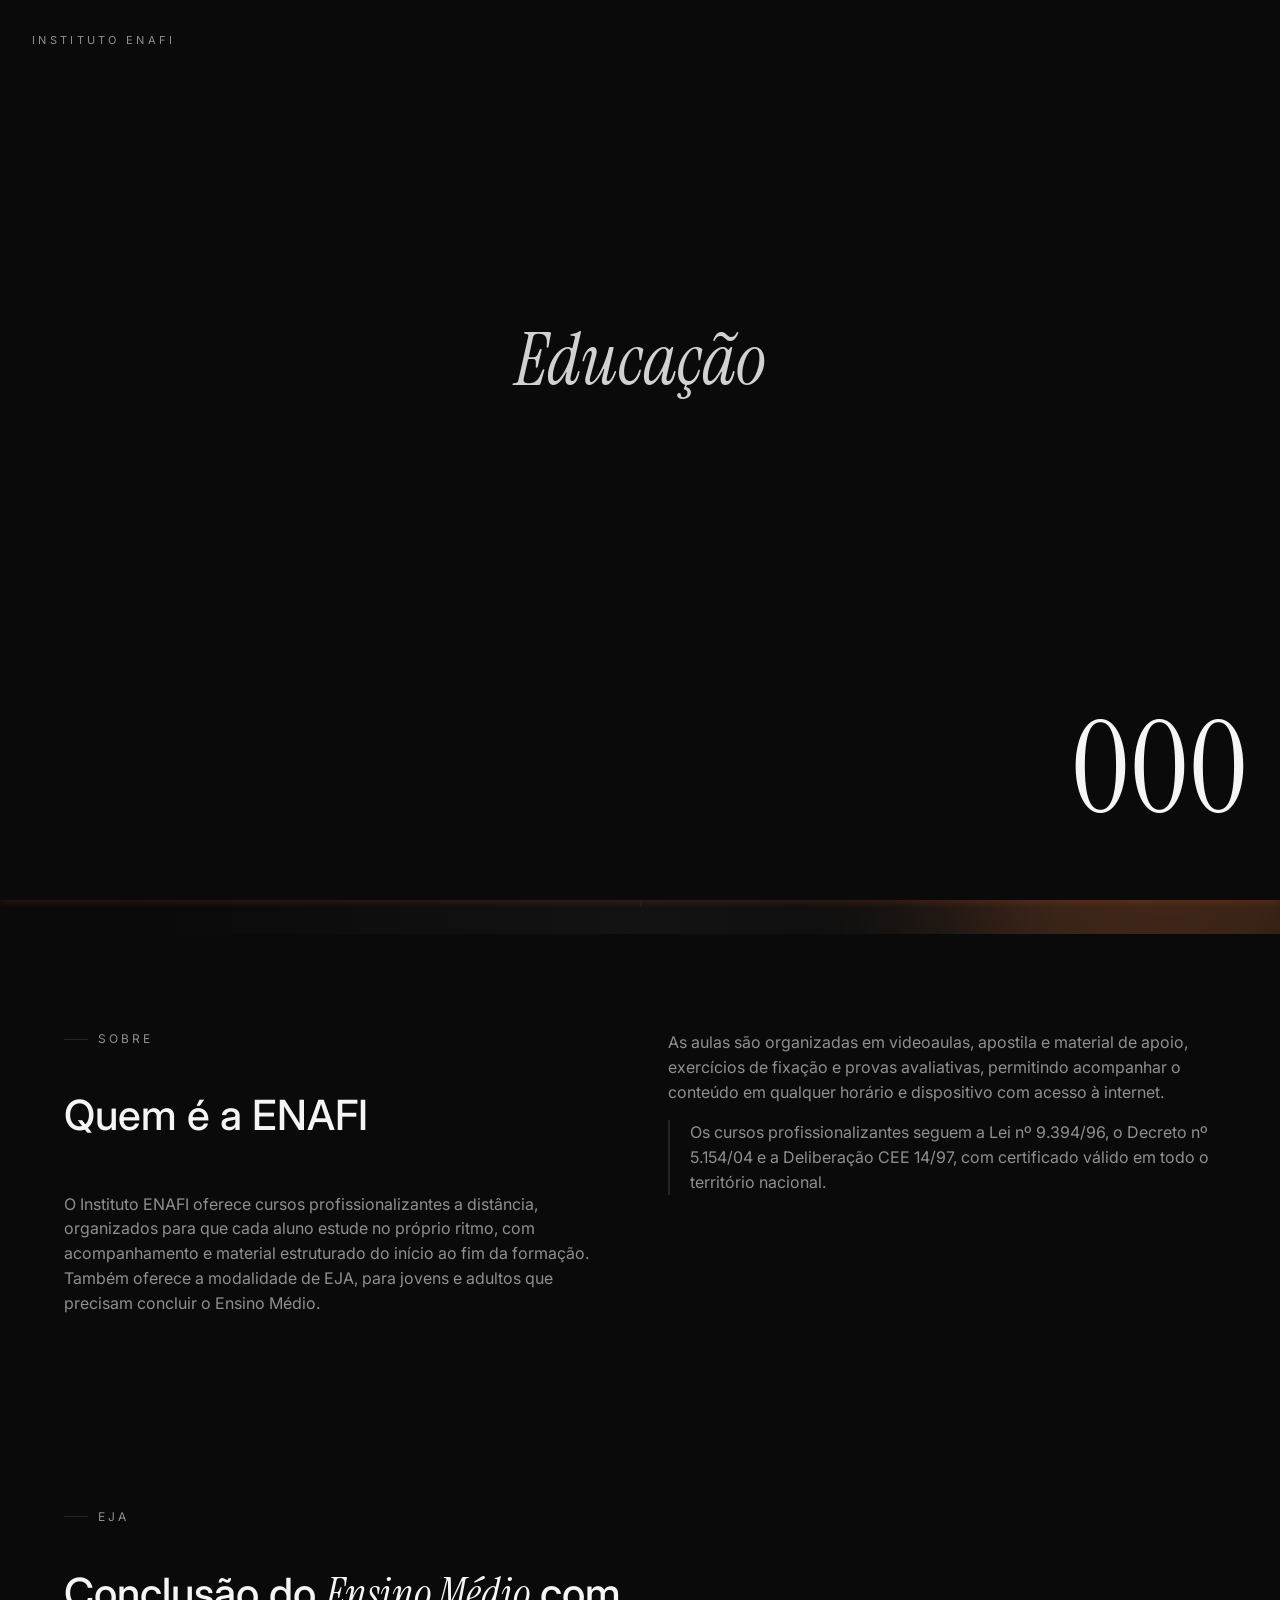
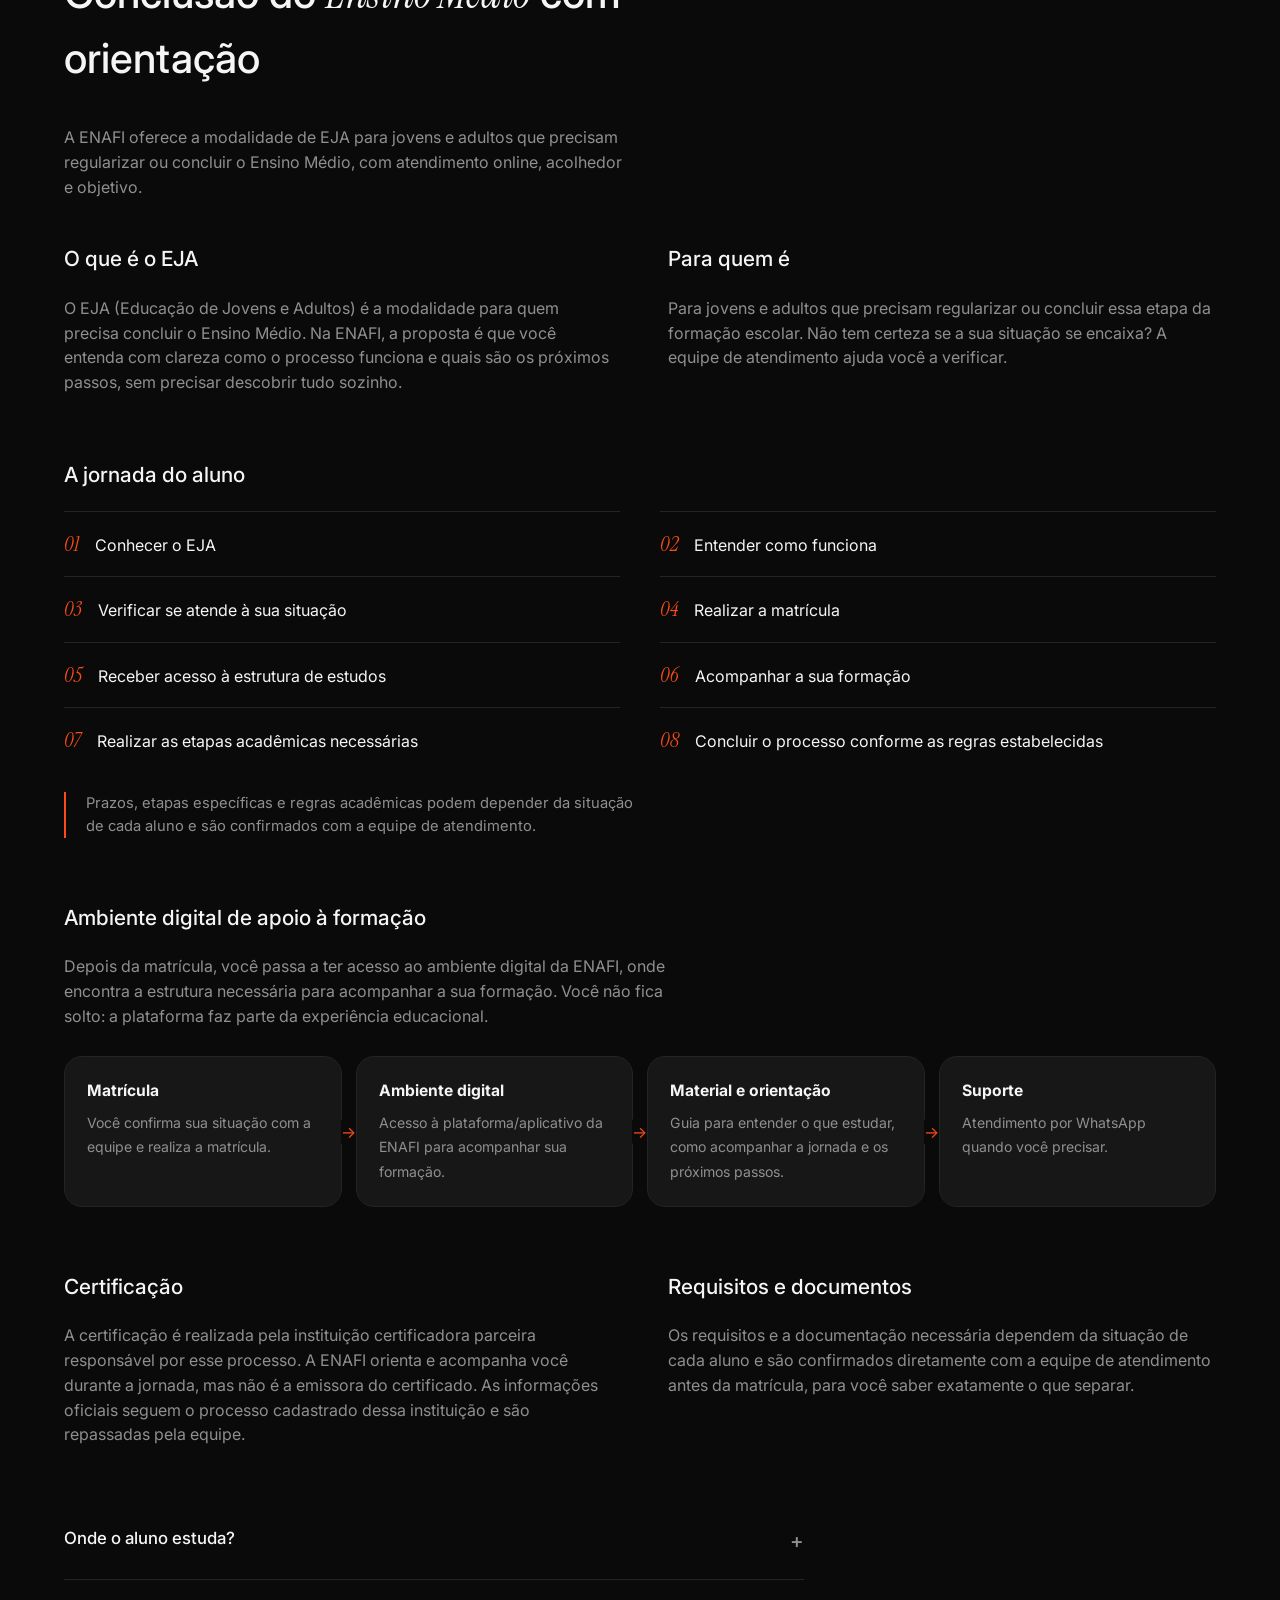
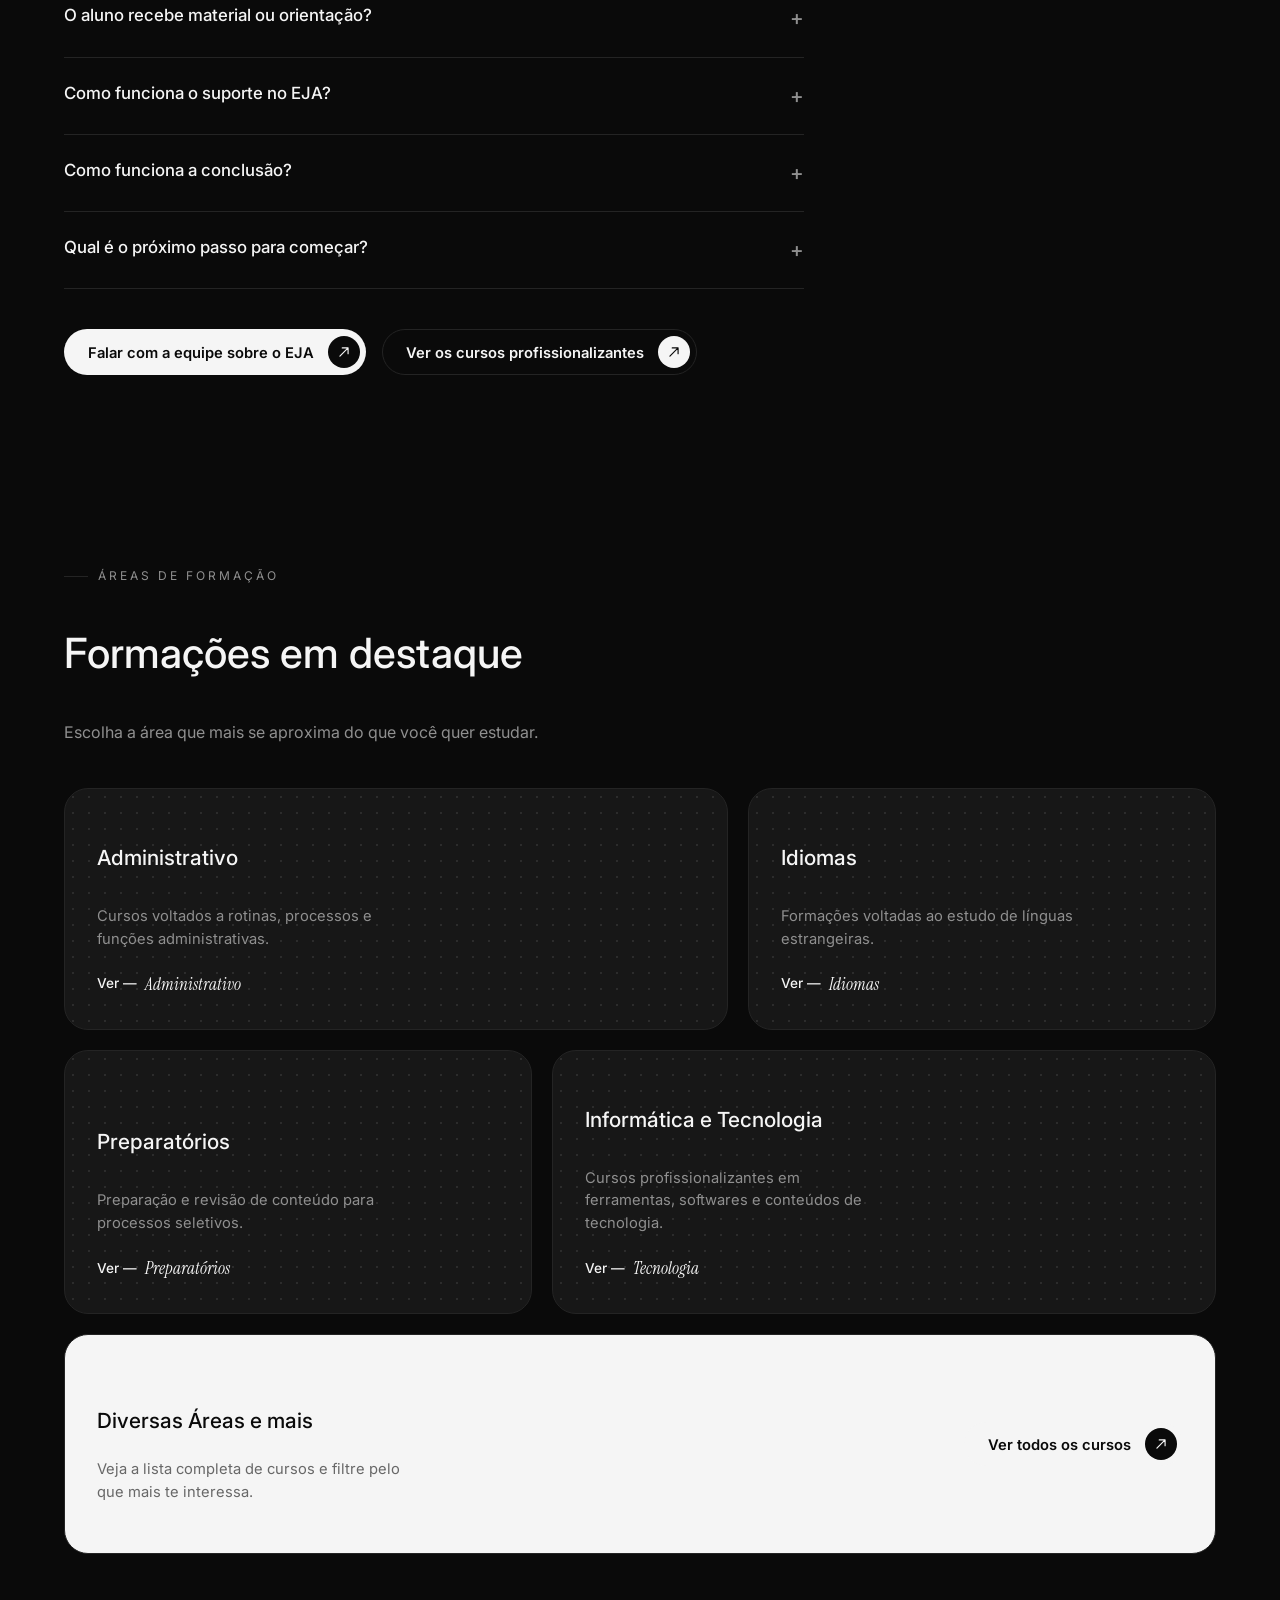
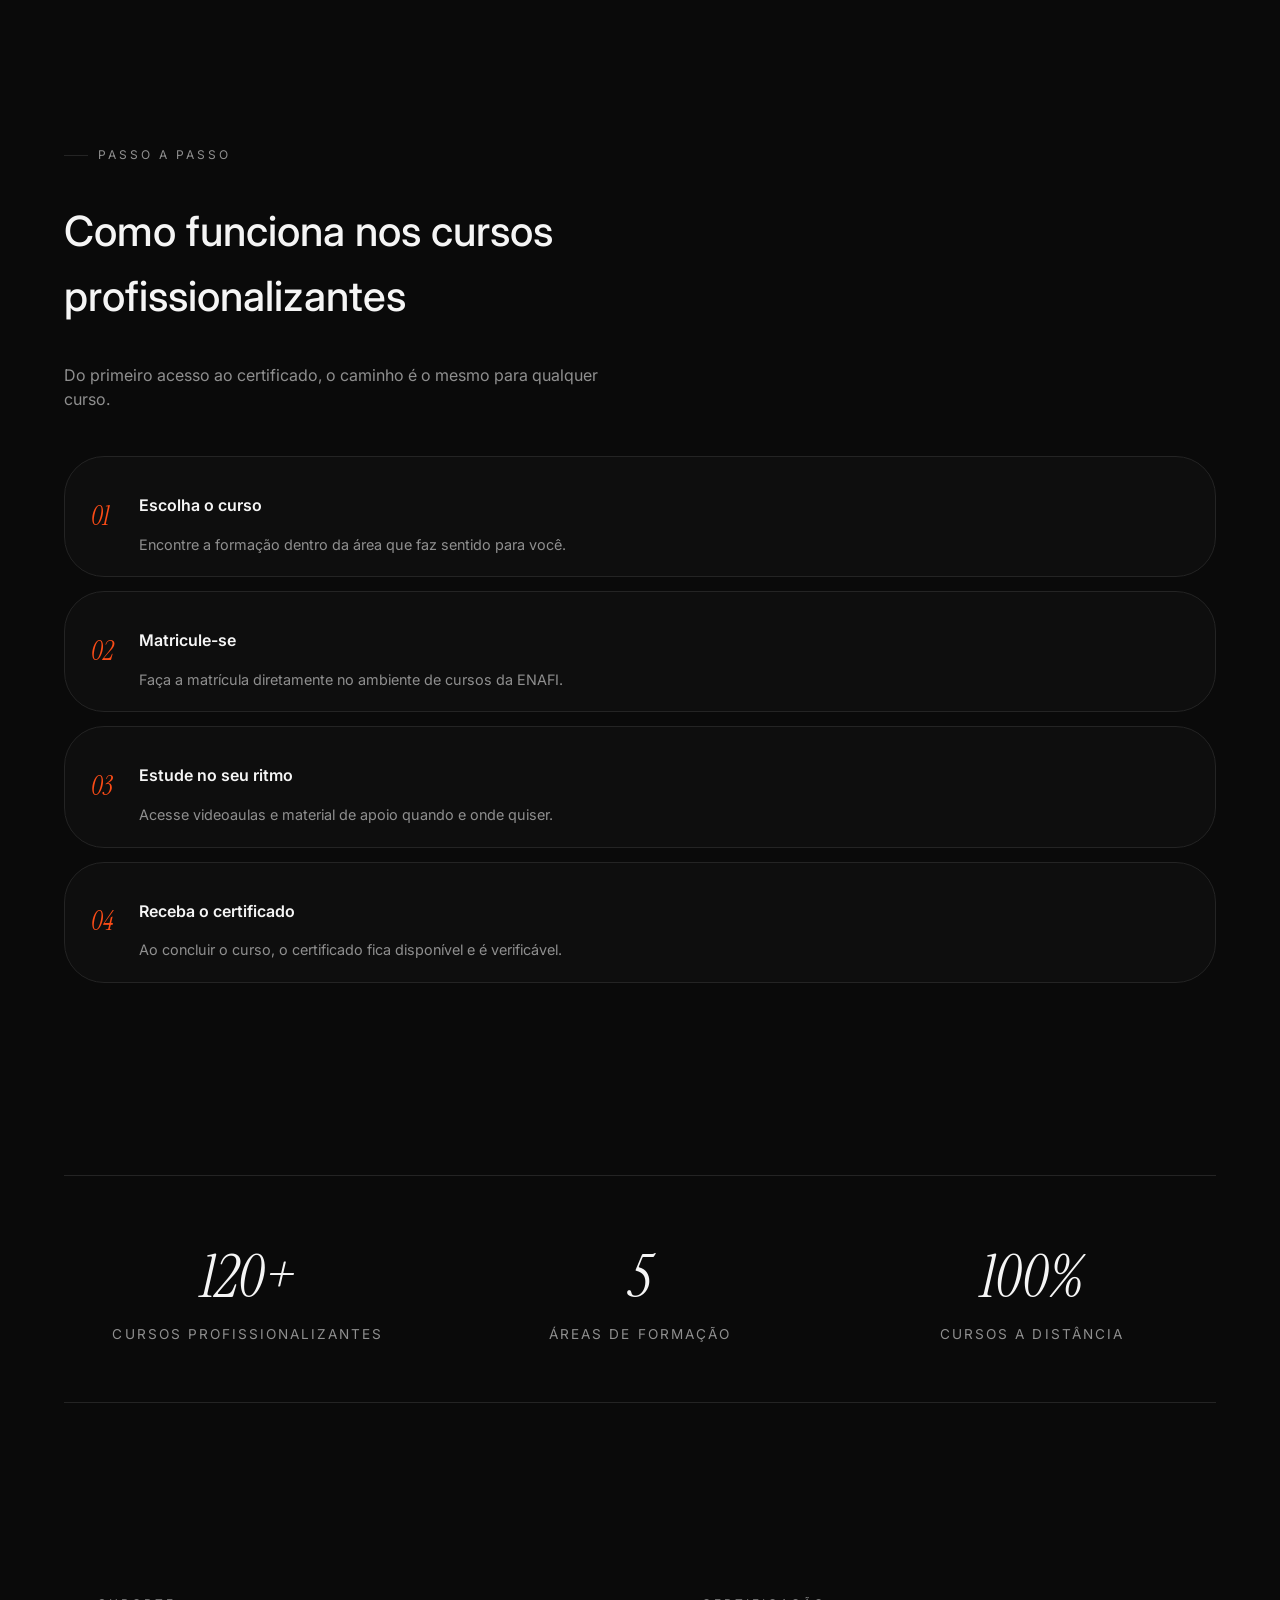
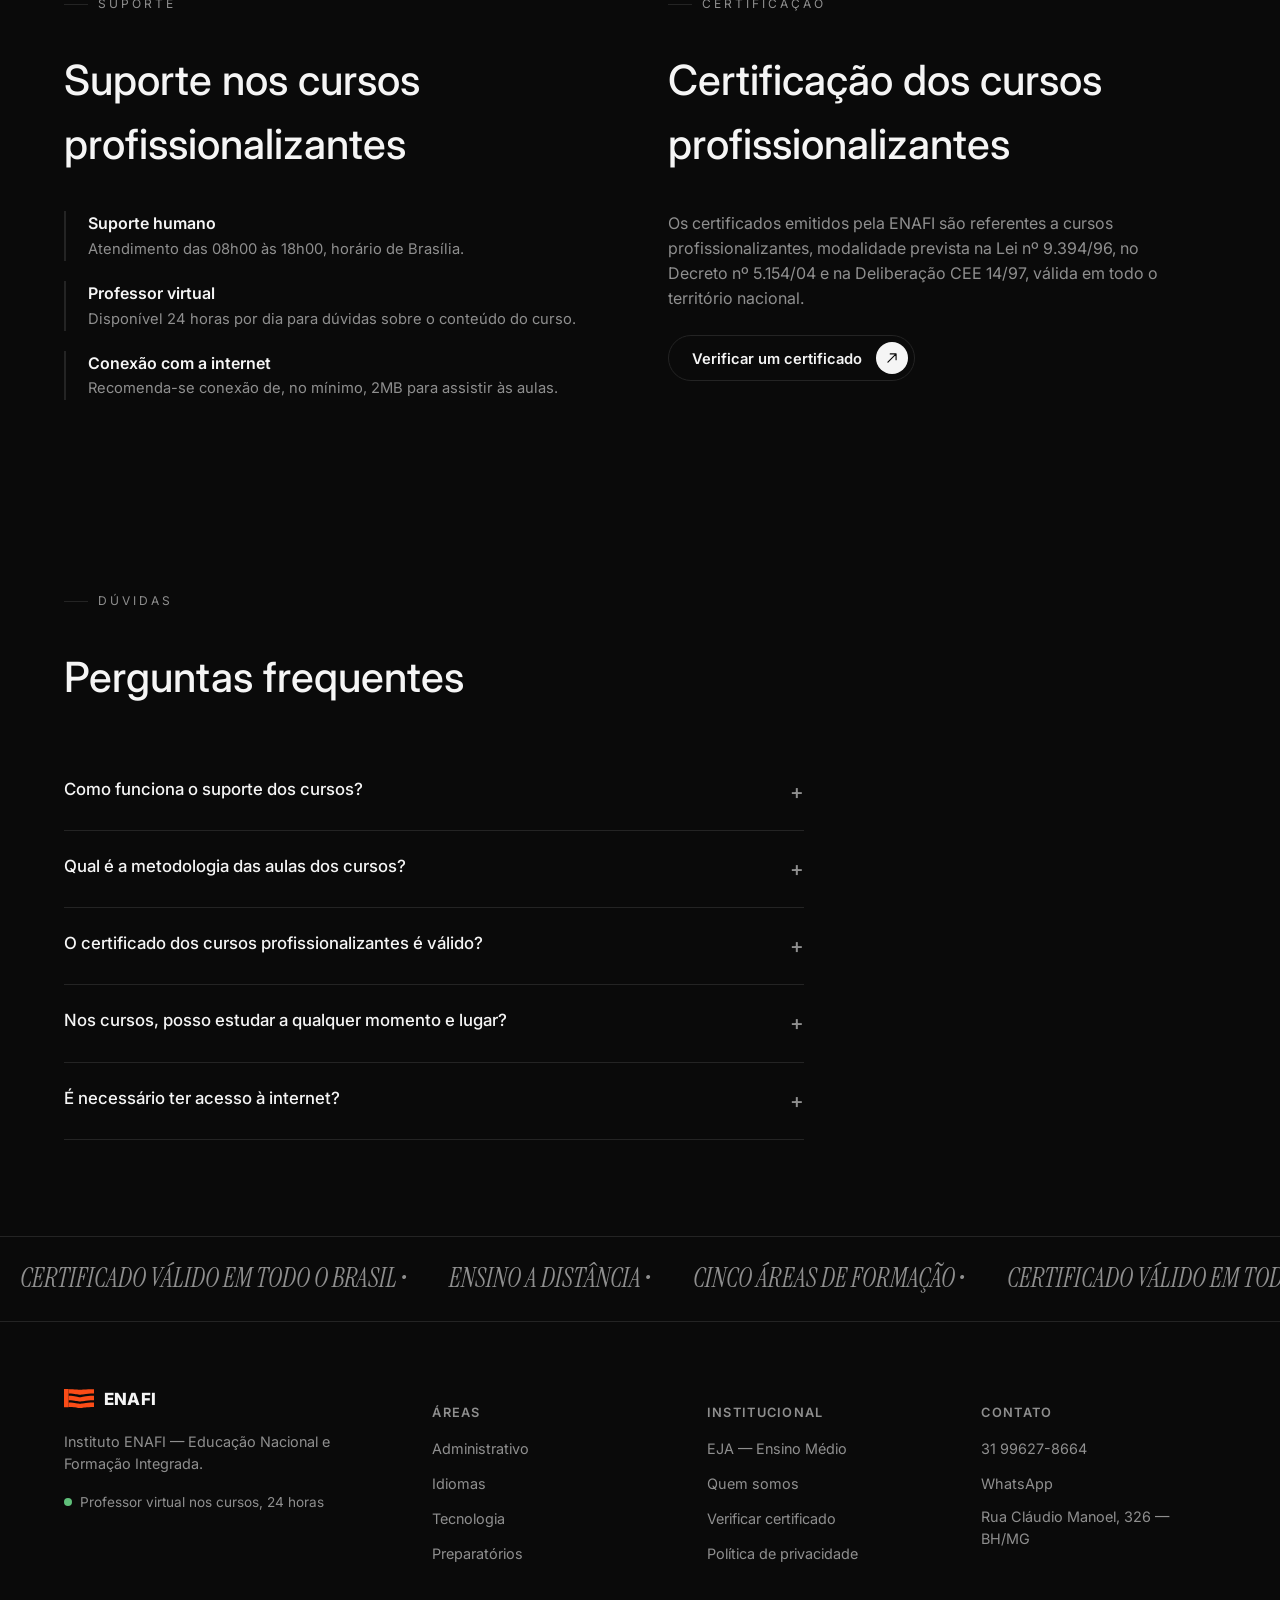
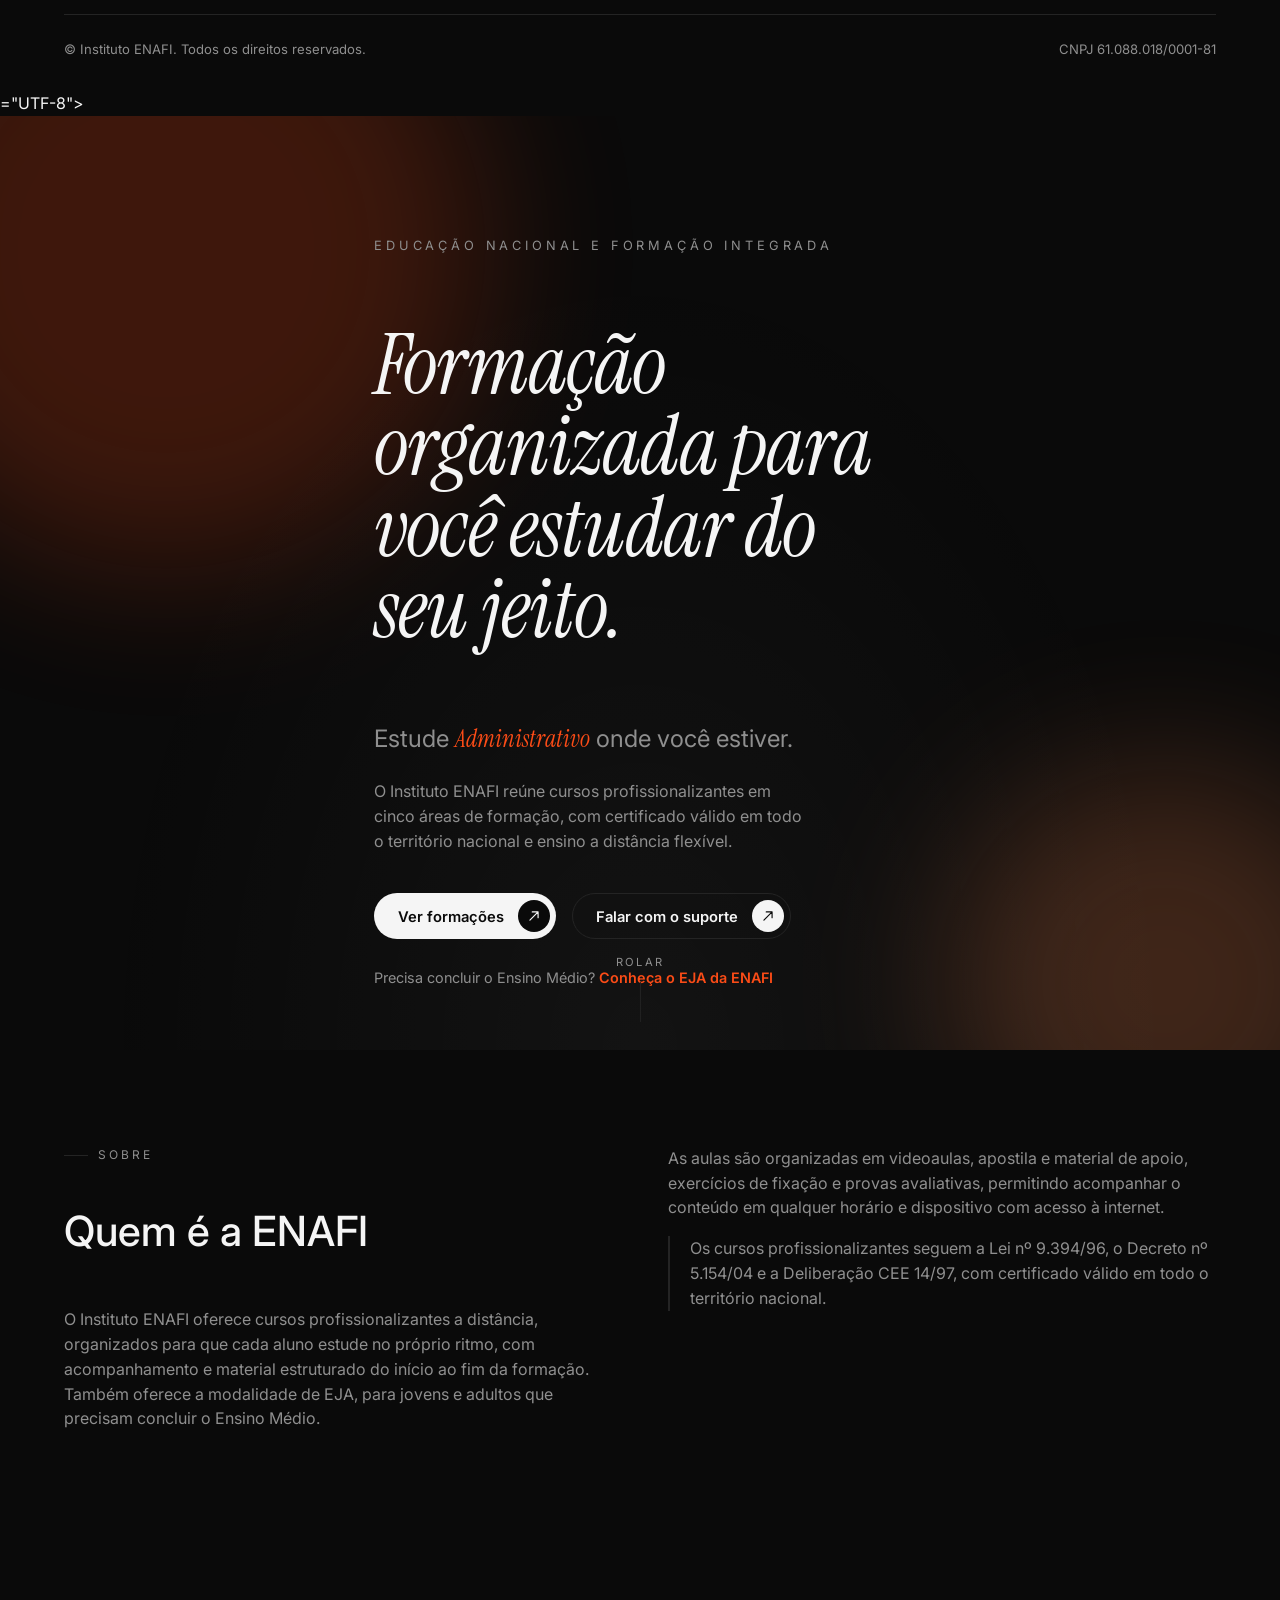
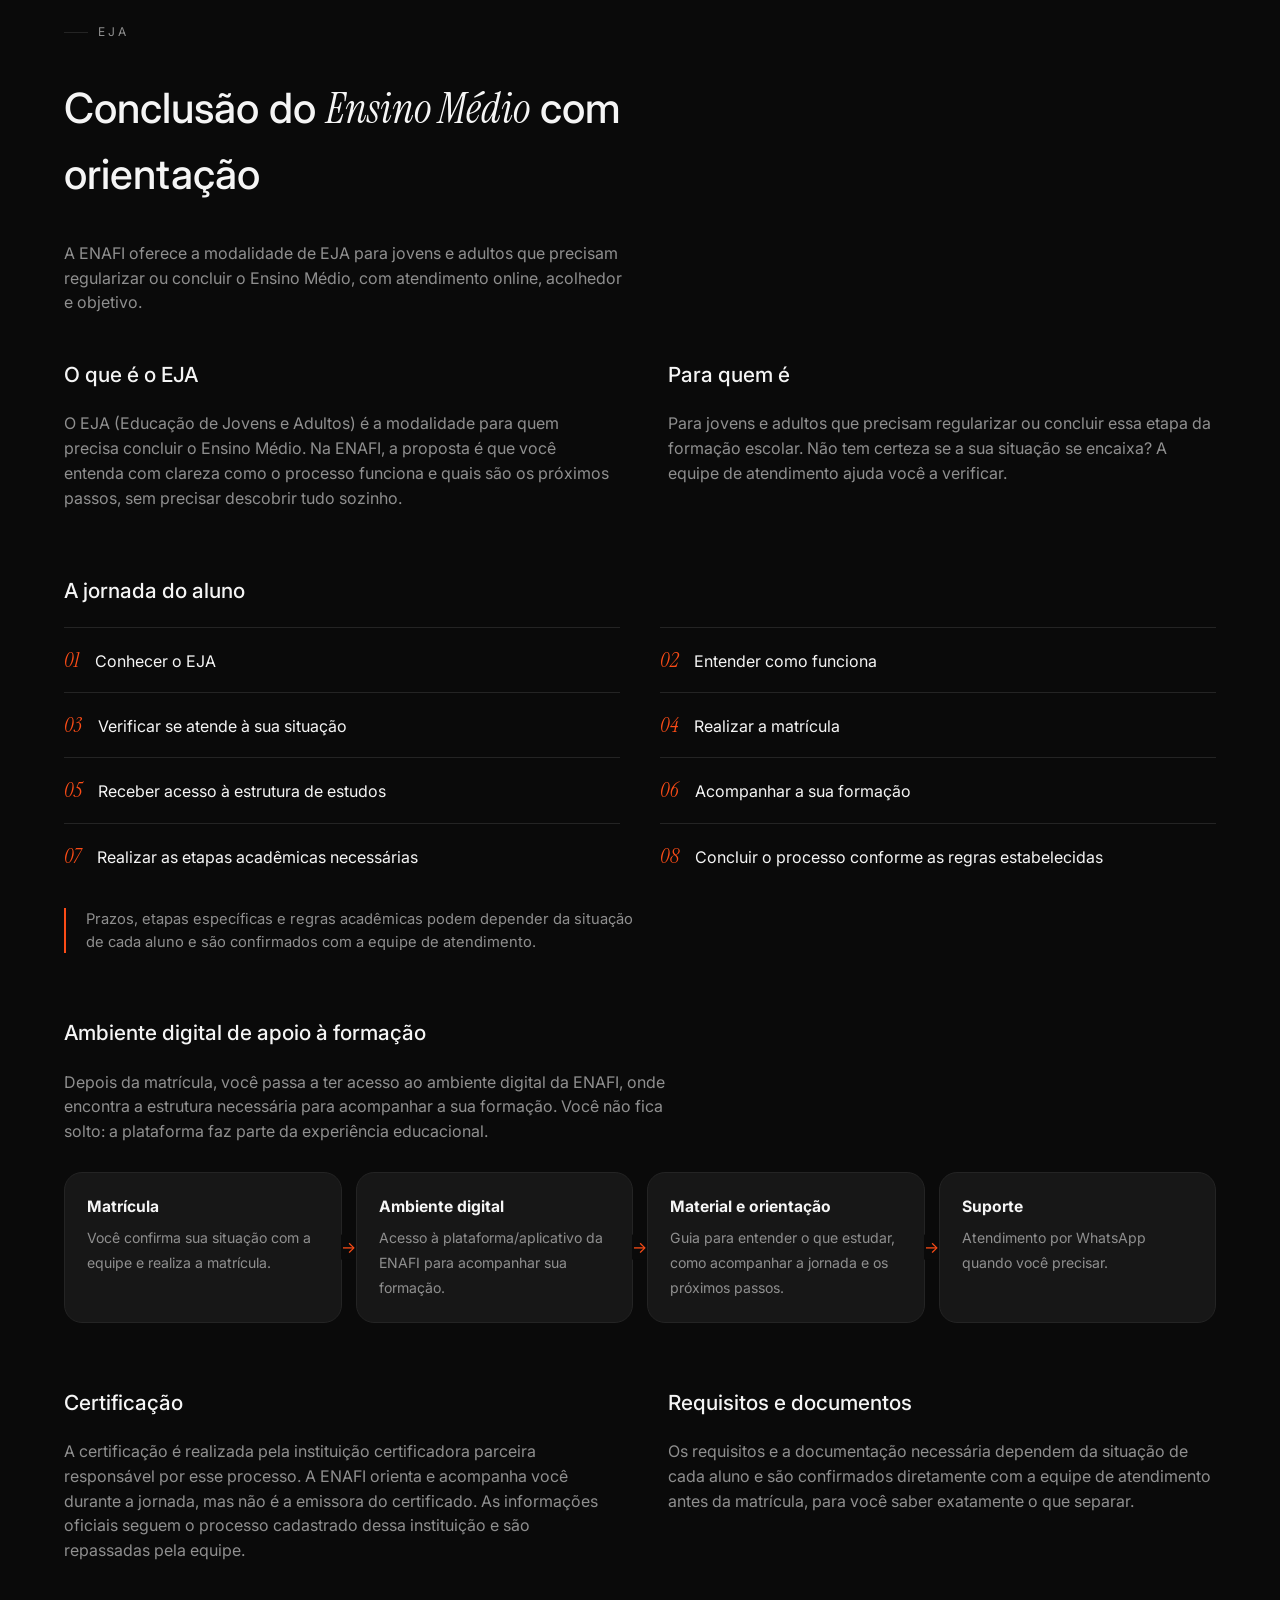
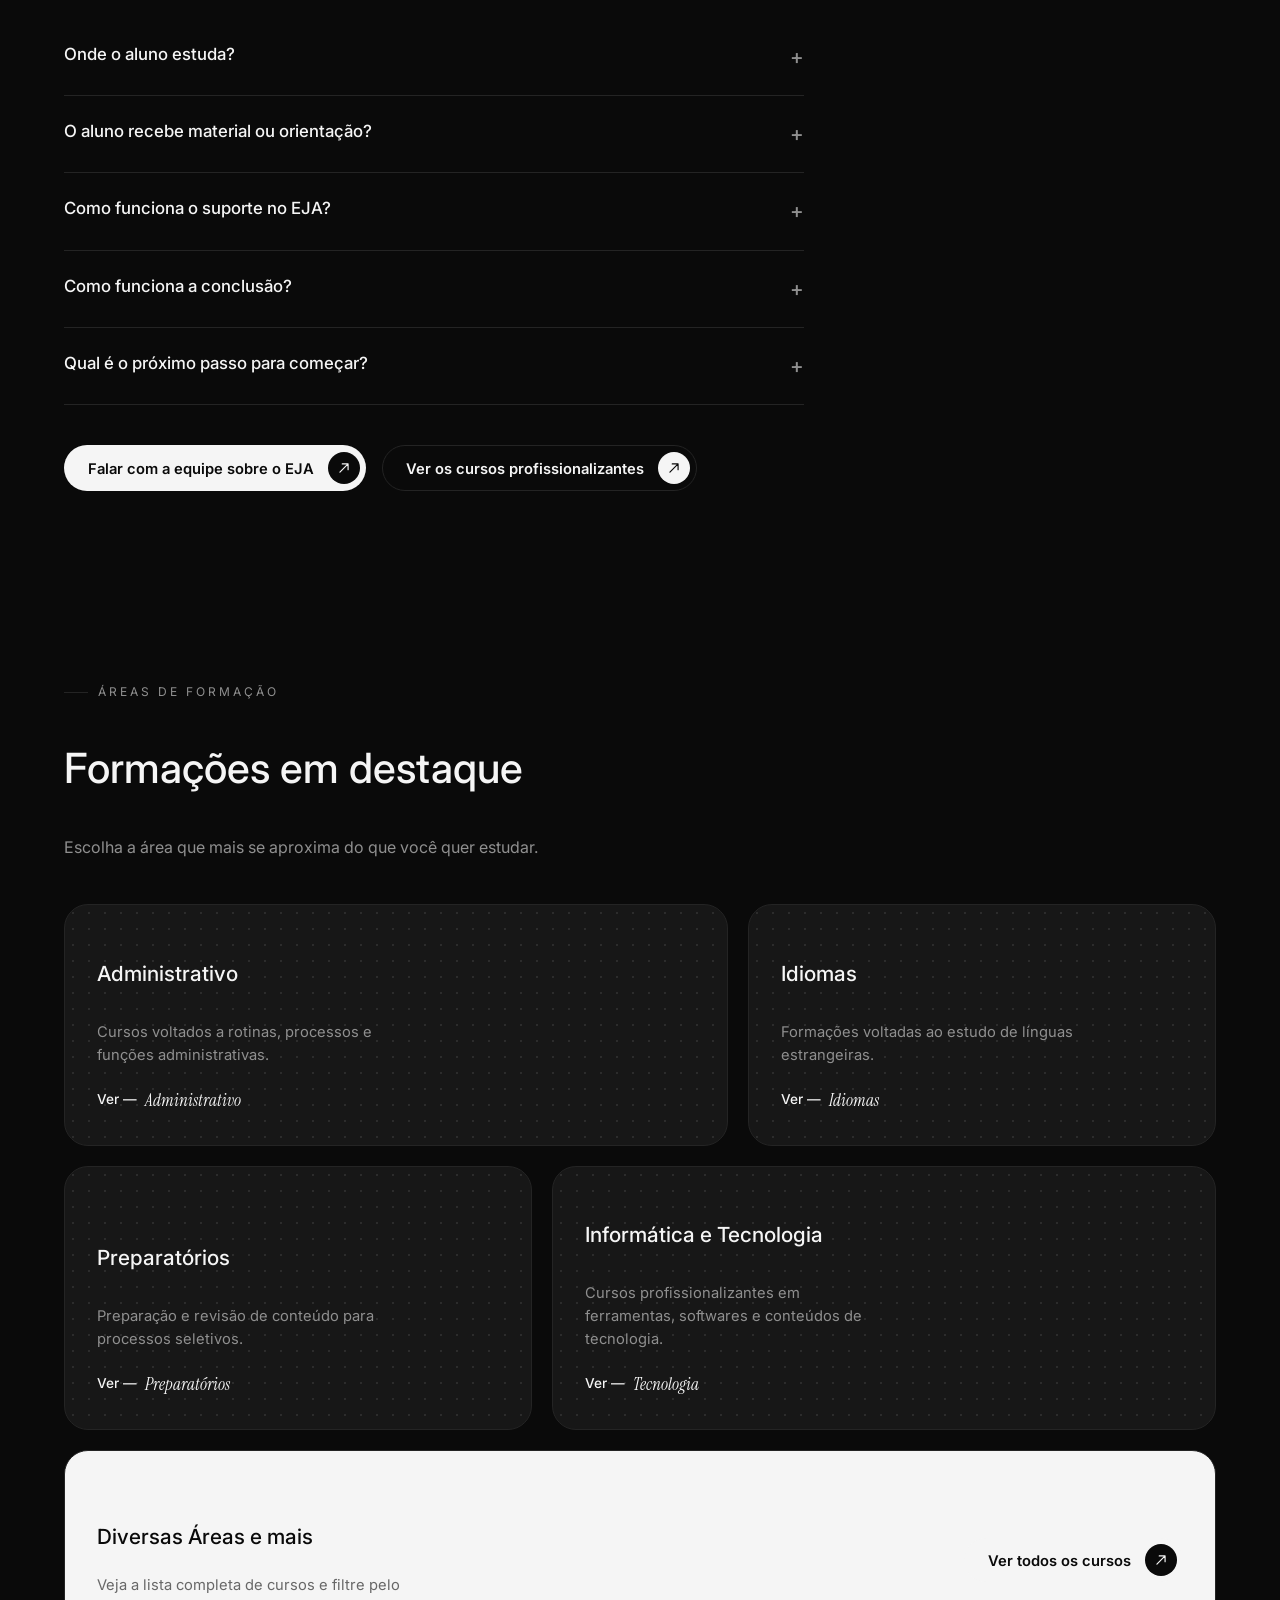
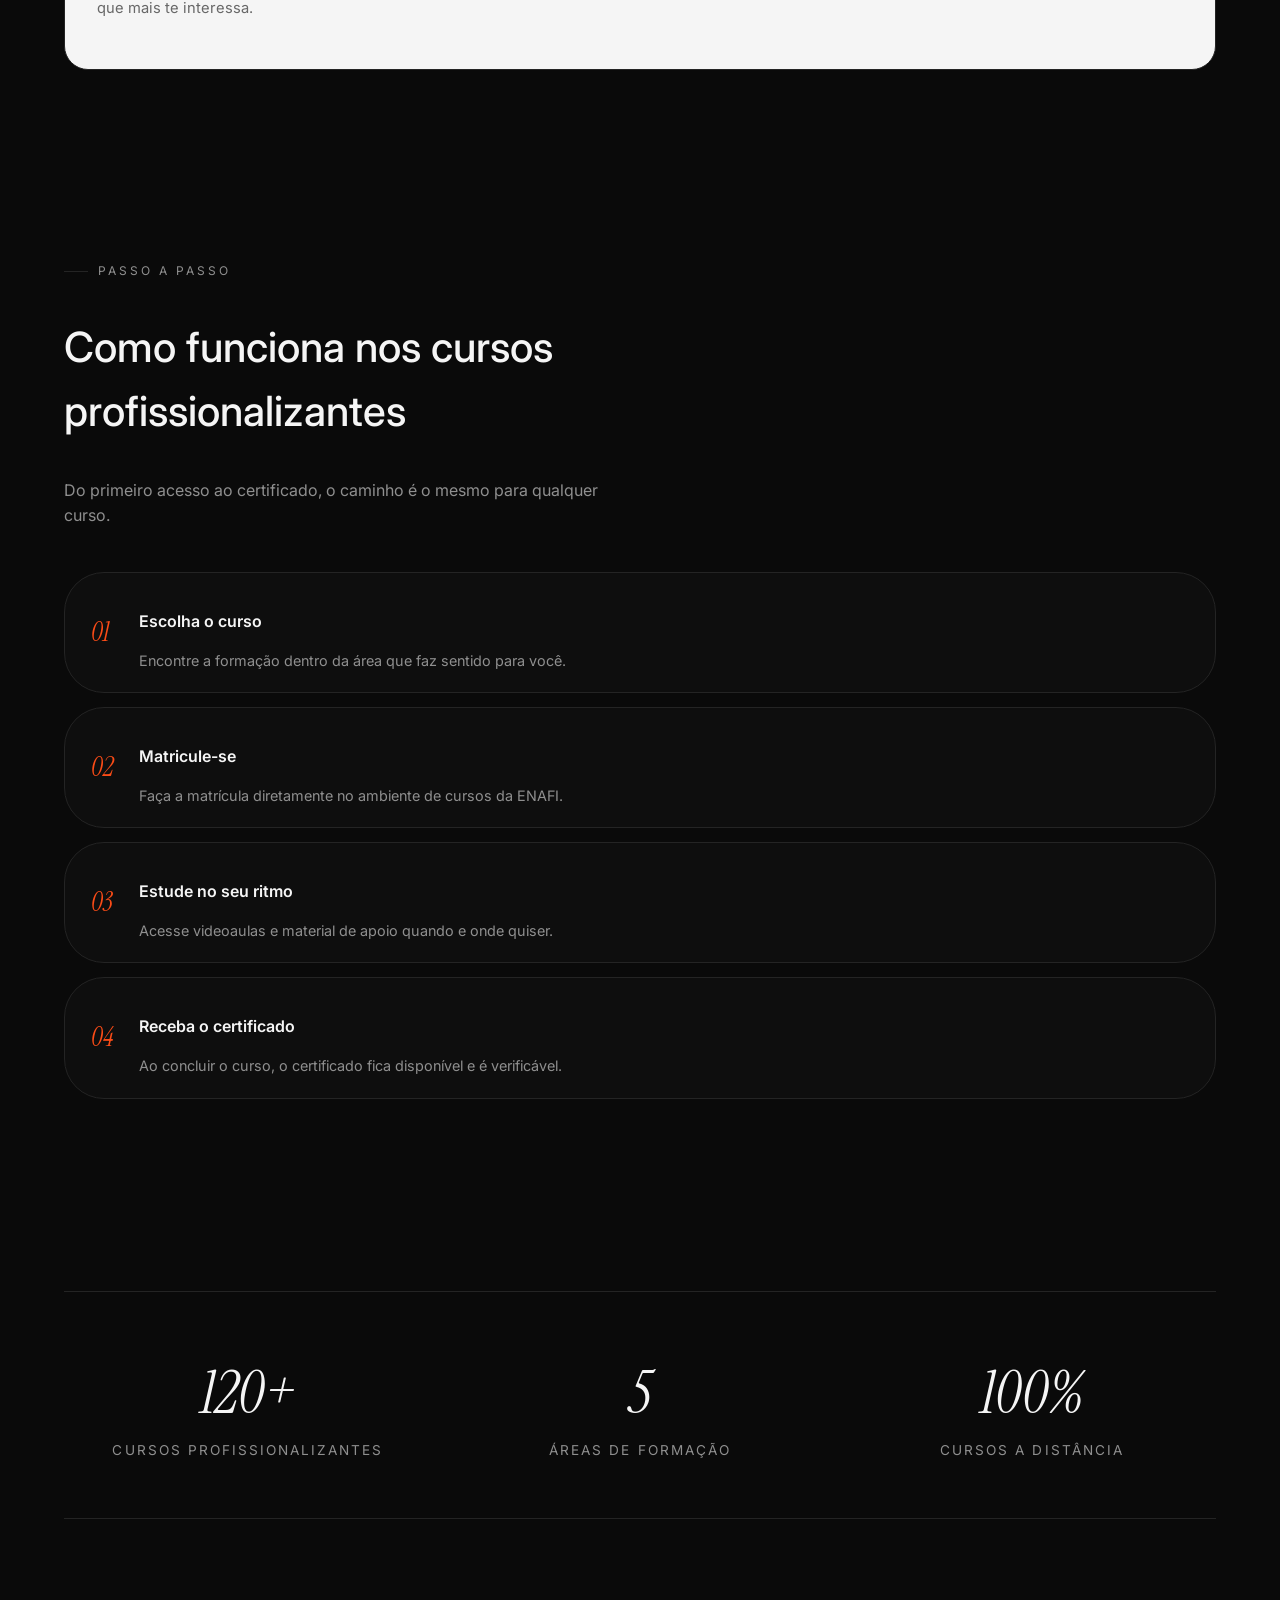
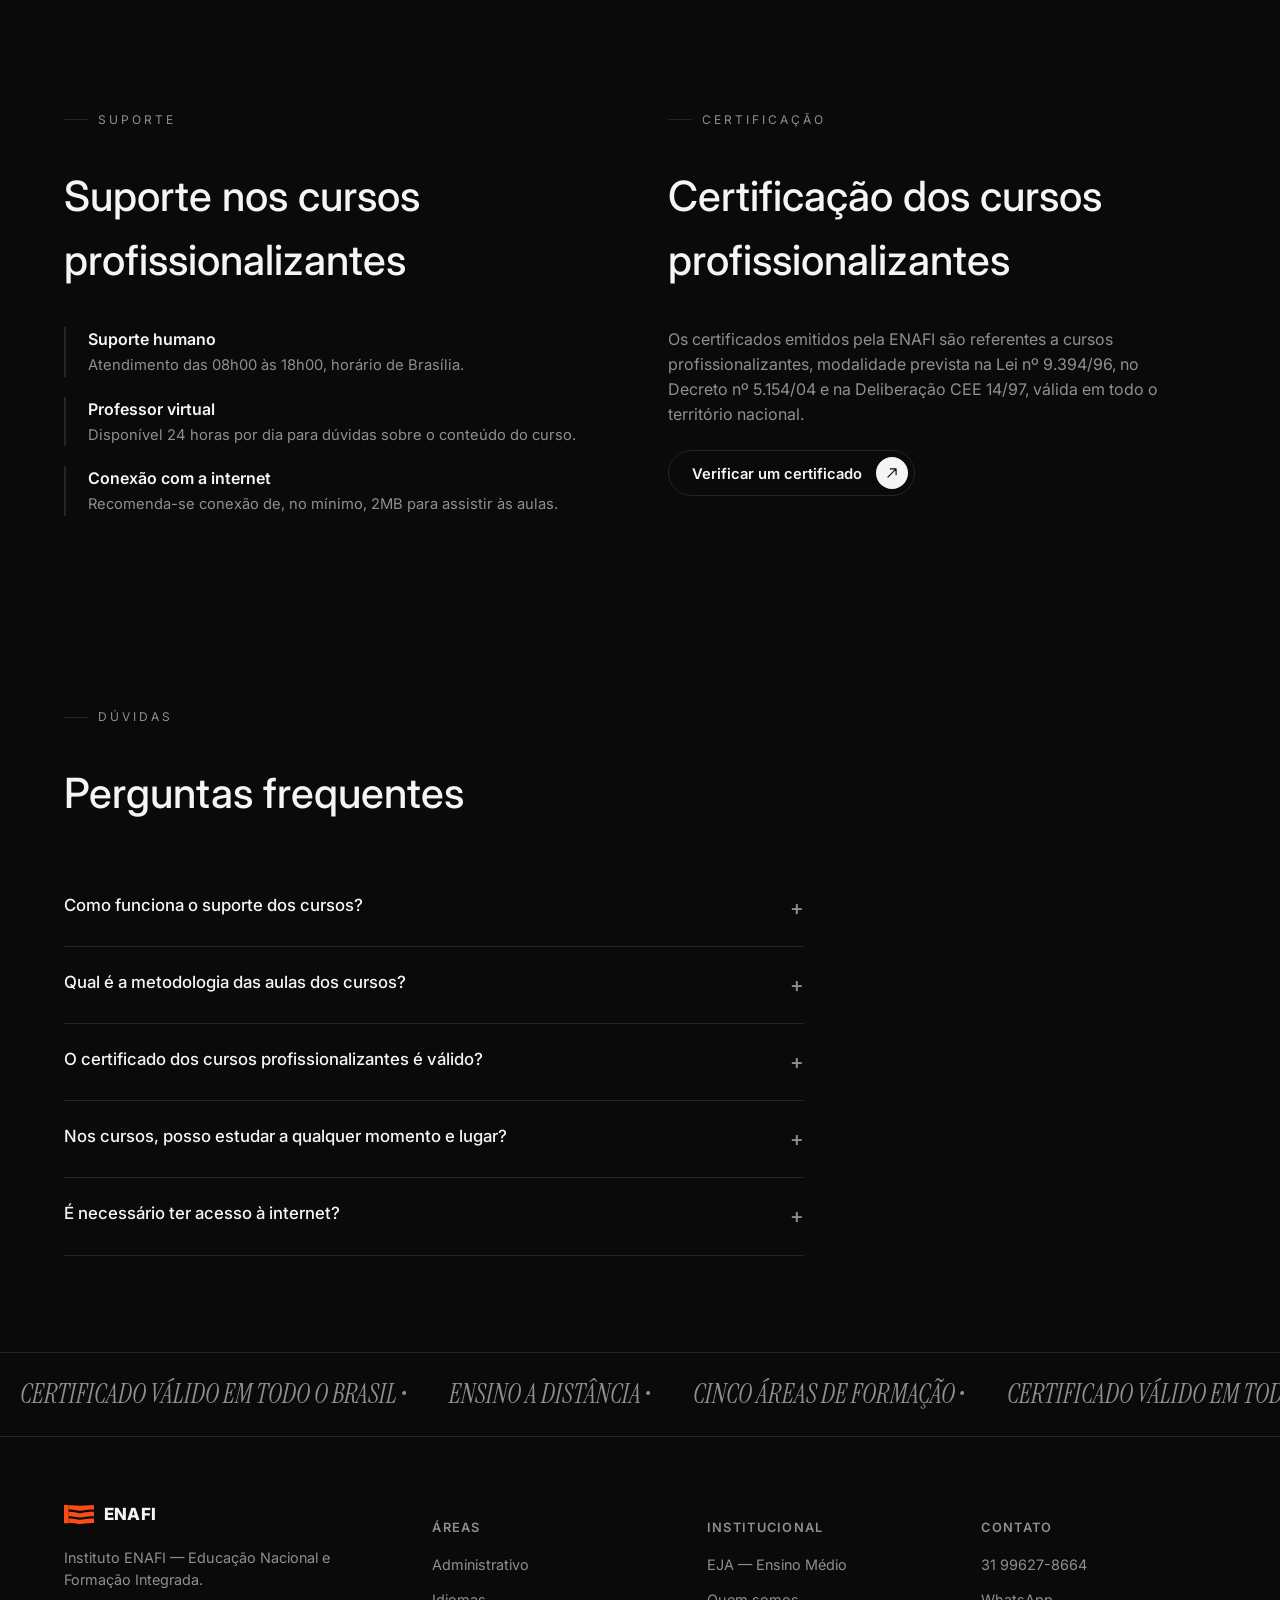
==== commit c7016c6f: "Update print statement from 'Hello' to 'Goodbye'" ====
--- a/projeto-do-Claud.html
+++ b/projeto-do-Claud.html
@@ -1,4 +1,7 @@
 <!DOCTYPE html>
+<html lang="pt-BR">
+<head>
+<meta charset<!DOCTYPE html>
 <html lang="pt-BR">
 <head>
 <meta charset="UTF-8">
@@ -499,3 +502,501 @@
 </script>
 </body>
 </html>
+="UTF-8">
+<meta name="viewport" content="width=device-width, initial-scale=1, viewport-fit=cover">
+<title>Instituto ENAFI | Educação Nacional e Formação Integrada</title>
+<meta name="description" content="Instituto ENAFI: mais de 120 cursos profissionalizantes a distância, com certificado válido em todo o Brasil, e EJA para quem precisa concluir o Ensino Médio.">
+<link rel="preconnect" href="https://fonts.googleapis.com">
+<link rel="preconnect" href="https://fonts.gstatic.com" crossorigin>
+<link href="https://fonts.googleapis.com/css2?family=Instrument+Serif:ital@1&family=Inter:wght@300;400;500;600;700&display=swap" rel="stylesheet">
+<style>
+  :root {
+    --bg: 0 0% 4%; --surface: 0 0% 9%; --text: 0 0% 96%; --muted: 0 0% 56%; --stroke: 0 0% 14%;
+    --radius: 24px;
+    box-sizing: border-box;
+    padding-top: env(safe-area-inset-top,0px); padding-bottom: env(safe-area-inset-bottom,0px);
+  }
+  *,*::before,*::after{box-sizing:inherit}
+  html{scroll-behavior:smooth; scroll-padding-top:90px}
+  body{
+    margin:0; background:hsl(var(--bg)); color:hsl(var(--text));
+    font-family:'Inter',-apple-system,sans-serif; line-height:1.55; font-size:16px; -webkit-font-smoothing:antialiased;
+  }
+  em.sr{font-family:'Instrument Serif',serif; font-style:italic; font-weight:400}
+  p{margin:0} a{color:inherit; text-decoration:none} img{max-width:100%}
+  .wrap{max-width:1200px; margin:0 auto; padding:0 24px}
+  .accent-gradient{background-image:linear-gradient(90deg,#FF7A3D 0%,#FB4C17 100%)}
+  .muted{color:hsl(var(--muted))}
+  a.skip-link{position:absolute; left:-999px; top:0; background:hsl(var(--text)); color:hsl(var(--bg)); padding:10px 16px; z-index:200}
+  a.skip-link:focus{left:16px; top:16px}
+  :focus-visible{outline:2px solid hsl(var(--text)); outline-offset:3px}
+
+  /* Loading screen */
+  #loading{position:fixed; inset:0; z-index:9999; background:hsl(var(--bg)); display:flex; flex-direction:column; justify-content:space-between; padding:32px; transition:opacity .5s ease}
+  #loading.done{opacity:0; pointer-events:none}
+  .load-top{font-size:11px; text-transform:uppercase; letter-spacing:.3em; color:hsl(var(--muted))}
+  .load-mid{flex:1; display:flex; align-items:center; justify-content:center}
+  .load-word{font-family:'Instrument Serif',serif; font-style:italic; font-size:clamp(2.2rem,7vw,4.5rem); color:hsla(0,0%,96%,.85); animation:roleFade .4s ease-out}
+  .load-bottom{display:flex; justify-content:flex-end}
+  .load-count{font-family:'Instrument Serif',serif; font-size:clamp(3.5rem,14vw,8rem); font-variant-numeric:tabular-nums}
+  .load-bar{position:fixed; left:0; right:0; bottom:0; height:3px; background:hsla(0,0%,100%,.08)}
+  .load-bar-fill{height:100%; width:100%; transform-origin:left; transform:scaleX(0); box-shadow:0 0 8px rgba(251,76,23,.45)}
+  @keyframes roleFade{from{opacity:0; transform:translateY(8px)} to{opacity:1; transform:translateY(0)}}
+  @media (prefers-reduced-motion:reduce){ #loading{display:none} }
+
+  /* Nav */
+  header.site{position:fixed; top:env(safe-area-inset-top,0px); left:0; right:0; z-index:60; display:flex; justify-content:center; padding:16px 16px 0}
+  .navpill{display:inline-flex; align-items:center; gap:4px; border-radius:999px; border:1px solid hsla(0,0%,100%,.1); background:hsl(var(--surface)); backdrop-filter:blur(10px); padding:6px; transition:box-shadow .3s ease}
+  header.site.is-scrolled .navpill{box-shadow:0 8px 24px rgba(0,0,0,.4)}
+  .logo-ring{width:38px; height:38px; border-radius:50%; padding:2px; flex-shrink:0}
+  .logo-ring-inner{width:100%; height:100%; border-radius:50%; background:hsl(var(--bg)); display:flex; align-items:center; justify-content:center; font-family:'Instrument Serif',serif; font-style:italic; font-size:14px}
+  .brand-lockup{display:inline-flex; align-items:center; gap:10px}
+  .brand-mark{width:30px; height:auto; color:#FB4C17; flex-shrink:0}
+  .brand-word{font-family:'Inter',sans-serif; font-weight:800; font-size:1.05rem; letter-spacing:.01em; color:hsl(var(--text))}
+  .navdiv{width:1px; height:20px; background:hsl(var(--stroke)); margin:0 6px}
+  nav.primary{display:flex; align-items:center; gap:2px}
+  nav.primary a{font-size:.85rem; color:hsl(var(--muted)); padding:8px 14px; border-radius:999px; transition:background .2s,color .2s; white-space:nowrap}
+  nav.primary a:hover{color:hsl(var(--text)); background:hsla(0,0%,100%,.06)}
+  .say-hi{position:relative; padding:2px; border-radius:999px}
+  .say-hi::before{content:"";position:absolute; inset:0; border-radius:999px; background-image:linear-gradient(90deg,#89AACC,#4E85BF); opacity:0; transition:opacity .3s}
+  .say-hi:hover::before{opacity:1}
+  .say-hi span{position:relative; display:block; background:hsl(var(--surface)); border-radius:999px; padding:8px 16px; font-size:.85rem; font-weight:500}
+  .nav-toggle-label{display:none; padding:8px}
+  #nav-toggle{display:none}
+  @media (max-width:860px){
+    nav.primary{position:fixed; inset:80px 12px auto 12px; background:hsl(var(--surface)); border:1px solid hsl(var(--stroke)); border-radius:20px; flex-direction:column; align-items:stretch; padding:12px; gap:2px; transform:translateY(-12px); opacity:0; pointer-events:none; transition:.3s ease}
+    #nav-toggle:checked ~ .navpill nav.primary{transform:translateY(0); opacity:1; pointer-events:auto}
+    nav.primary a{padding:12px 16px}
+    .nav-toggle-label{display:block; cursor:pointer}
+  }
+
+  /* Hero */
+  .hero{position:relative; min-height:100svh; display:flex; flex-direction:column; justify-content:center; overflow:hidden; padding:120px 0 60px}
+  .hero-bg{position:absolute; inset:0; z-index:0}
+  .hero-bg span{position:absolute; border-radius:50%; filter:blur(80px); opacity:.22; animation:drift 24s ease-in-out infinite}
+  .hero-bg span:nth-child(1){width:50vw; height:50vw; max-width:640px; max-height:640px; background:#FB4C17; top:-20%; left:-12%}
+  .hero-bg span:nth-child(2){width:34vw; height:34vw; max-width:460px; max-height:460px; background:#FF8A50; bottom:-16%; right:-8%; animation-delay:-9s; animation-duration:28s}
+  .hero-bg::after{content:"";position:absolute; inset:0; background:radial-gradient(ellipse at 50% 100%,hsla(0,0%,100%,.04),transparent 60%)}
+  @keyframes drift{0%,100%{transform:translate(0,0) scale(1)} 50%{transform:translate(4%,3%) scale(1.05)}}
+  .hero .wrap{position:relative; z-index:1}
+  .eyebrow{font-size:.8rem; text-transform:uppercase; letter-spacing:.3em; color:hsl(var(--muted)); margin-bottom:28px}
+  .hero h1{font-family:'Instrument Serif',serif; font-style:italic; font-weight:400; font-size:clamp(2.4rem,7vw,5.2rem); line-height:.98; letter-spacing:-.01em; max-width:14ch}
+  .role-line{margin-top:26px; font-size:clamp(1.1rem,2.4vw,1.5rem); color:hsl(var(--muted))}
+  .role-line em.sr{color:#FB4C17; display:inline-block; animation:roleFade .4s ease-out}
+  .lead{margin-top:22px; font-size:1rem; color:hsl(var(--muted)); max-width:44ch}
+  .cta-row{margin-top:40px; display:flex; gap:16px; flex-wrap:wrap}
+  .btn-roll{display:inline-flex; align-items:center; gap:14px; border-radius:999px; padding:6px 6px 6px 24px; font-weight:600; font-size:.92rem; cursor:pointer}
+  .btn-roll.is-solid{background:hsl(var(--text)); color:hsl(var(--bg))}
+  .btn-roll.is-outline{background:transparent; color:hsl(var(--text)); border:1px solid hsl(var(--stroke)); padding-left:23px}
+  .btn-roll .roll{overflow:hidden; height:20px}
+  .btn-roll .roll-inner{display:flex; flex-direction:column; transition:transform .5s cubic-bezier(.25,.1,.25,1)}
+  .btn-roll:hover .roll-inner{transform:translateY(-50%)}
+  .btn-roll .roll-inner span{height:20px; display:block; white-space:nowrap}
+  .btn-roll .icon-circle{width:32px; height:32px; border-radius:50%; display:flex; align-items:center; justify-content:center; flex-shrink:0; transition:transform .5s cubic-bezier(.25,.1,.25,1)}
+  .btn-roll.is-solid .icon-circle{background:hsl(var(--bg)); color:hsl(var(--text))}
+  .btn-roll.is-outline .icon-circle{background:hsl(var(--text)); color:hsl(var(--bg))}
+  .btn-roll:hover .icon-circle{transform:rotate(-45deg)}
+  .scroll-ind{position:absolute; left:50%; bottom:28px; transform:translateX(-50%); display:flex; flex-direction:column; align-items:center; gap:10px; z-index:1}
+  .scroll-ind span{font-size:.7rem; letter-spacing:.2em; color:hsl(var(--muted))}
+  .scroll-track{position:relative; width:1px; height:40px; background:hsl(var(--stroke)); overflow:hidden}
+  .scroll-track::after{content:""; position:absolute; left:0; top:-100%; width:1px; height:100%; background:hsl(var(--text)); animation:scrollDown 1.6s ease-in-out infinite}
+  @keyframes scrollDown{0%{top:-100%} 100%{top:100%}}
+  @media (prefers-reduced-motion:reduce){ .hero-bg span, .scroll-track::after{animation:none} }
+
+  section{padding:96px 0}
+  .sec-head{max-width:56ch; margin-bottom:44px}
+  .sec-head .tag{display:flex; align-items:center; gap:10px; margin-bottom:18px}
+  .sec-head .tag i{width:24px; height:1px; background:hsl(var(--stroke)); display:inline-block}
+  .sec-head .tag span{font-size:.75rem; text-transform:uppercase; letter-spacing:.25em; color:hsl(var(--muted))}
+  .sec-head h2{font-size:clamp(1.7rem,3.4vw,2.6rem); font-weight:500}
+  .sec-head p{margin-top:14px; color:hsl(var(--muted)); font-size:1rem}
+
+  /* Bento areas */
+  .bento{display:grid; grid-template-columns:repeat(12,1fr); gap:20px}
+  .bento .card{position:relative; border-radius:var(--radius); border:1px solid hsl(var(--stroke)); background:hsl(var(--surface)); padding:32px; overflow:hidden; min-height:220px; display:flex; flex-direction:column; justify-content:flex-end}
+  .bento .card:nth-child(1){grid-column:span 7}
+  .bento .card:nth-child(2){grid-column:span 5}
+  .bento .card:nth-child(3){grid-column:span 5}
+  .bento .card:nth-child(4){grid-column:span 7}
+  .bento .card::before{content:""; position:absolute; inset:0; background-image:radial-gradient(hsla(0,0%,100%,.18) 1px,transparent 1px); background-size:16px 16px; opacity:.5; pointer-events:none}
+  .bento .card::after{content:""; position:absolute; inset:0; border-radius:var(--radius); padding:1px; background-image:linear-gradient(90deg,#FF7A3D,#FB4C17); background-size:200% 100%; -webkit-mask:linear-gradient(#000 0 0) content-box,linear-gradient(#000 0 0); -webkit-mask-composite:xor; mask-composite:exclude; opacity:0; transition:opacity .3s}
+  .bento .card:hover::after{opacity:1; animation:gradShift 5s ease infinite}
+  @keyframes gradShift{0%,100%{background-position:0% 50%} 50%{background-position:100% 50%}}
+  .bento .card h3{font-size:1.3rem; font-weight:500; position:relative; z-index:1}
+  .bento .card p{margin-top:10px; color:hsl(var(--muted)); font-size:.92rem; max-width:34ch; position:relative; z-index:1}
+  .bento .card .go{margin-top:20px; display:inline-flex; align-items:center; gap:8px; font-size:.85rem; font-weight:500; position:relative; z-index:1}
+  .bento .card .go em.sr{font-size:1.05rem}
+  .bento .card.cta{grid-column:span 12; background:hsl(var(--text)); color:hsl(var(--bg)); flex-direction:row; align-items:center; justify-content:space-between; flex-wrap:wrap; gap:20px}
+  .bento .card.cta::before{display:none}
+  .bento .card.cta h3{color:hsl(var(--bg))}
+  .bento .card.cta p{color:hsla(0,0%,4%,.6)}
+
+  /* Como funciona pills */
+  .pill-list{display:flex; flex-direction:column; gap:14px}
+  .pill{display:flex; align-items:center; gap:22px; padding:20px 26px; border-radius:40px; border:1px solid hsl(var(--stroke)); background:hsla(0,0%,100%,.02); transition:background .3s}
+  .pill:hover{background:hsl(var(--surface))}
+  .pill .n{font-family:'Instrument Serif',serif; font-style:italic; font-size:1.6rem; color:#FB4C17; flex-shrink:0; width:2.2ch}
+  .pill h3{font-size:1rem; font-weight:600}
+  .pill p{color:hsl(var(--muted)); font-size:.9rem; margin-top:4px}
+
+  /* Suporte / certificação */
+  .two-col{display:grid; grid-template-columns:1fr 1fr; gap:56px}
+  .info-list{list-style:none; margin:0; padding:0; display:flex; flex-direction:column; gap:20px}
+  .info-list li{padding-left:22px; border-left:2px solid hsl(var(--stroke))}
+  .info-list strong{display:block; font-size:1rem; font-weight:600}
+  .info-list span{color:hsl(var(--muted)); font-size:.92rem}
+
+  /* EJA */
+  .sub-h{font-size:1.3rem; font-weight:500; margin:0 0 20px}
+  .journey{display:grid; grid-template-columns:repeat(2,1fr); gap:0 40px; list-style:none; padding:0; margin:0; counter-reset:j}
+  .journey li{display:flex; gap:16px; align-items:baseline; padding:16px 0; border-top:1px solid hsl(var(--stroke)); counter-increment:j}
+  .journey li::before{content:counter(j,decimal-leading-zero); font-family:'Instrument Serif',serif; font-style:italic; color:#FB4C17; font-size:1.3rem; flex-shrink:0}
+  .note{margin-top:20px; padding-left:20px; border-left:2px solid #FB4C17; color:hsl(var(--muted)); font-size:.92rem; max-width:64ch}
+  .flow{display:grid; grid-template-columns:repeat(4,1fr); gap:14px; margin-top:28px}
+  .flow div{position:relative; border:1px solid hsl(var(--stroke)); background:hsl(var(--surface)); border-radius:18px; padding:22px}
+  .flow div:not(:last-child)::after{content:"\2192"; position:absolute; right:-14px; top:50%; transform:translateY(-50%); background:hsl(var(--bg)); color:#FB4C17; width:14px; text-align:center; z-index:1}
+  .flow strong{display:block; font-size:.98rem; margin-bottom:6px}
+  .flow span{color:hsl(var(--muted)); font-size:.88rem}
+  @media (max-width:820px){ .journey{grid-template-columns:1fr} .flow{grid-template-columns:1fr} .flow div:not(:last-child)::after{content:"\2193"; right:auto; left:50%; top:auto; bottom:-15px; transform:translateX(-50%)} }
+
+  /* Stats */
+  .stats{display:grid; grid-template-columns:repeat(3,1fr); gap:24px; border-top:1px solid hsl(var(--stroke)); border-bottom:1px solid hsl(var(--stroke)); padding:56px 0}
+  .stats div{text-align:center}
+  .stats strong{display:block; font-family:'Instrument Serif',serif; font-style:italic; font-size:clamp(2.4rem,5vw,3.6rem); font-weight:400}
+  .stats span{color:hsl(var(--muted)); font-size:.85rem; text-transform:uppercase; letter-spacing:.15em}
+
+  /* FAQ */
+  .faq-list{max-width:74ch}
+  details{border-bottom:1px solid hsl(var(--stroke)); padding:22px 0}
+  details summary{cursor:pointer; font-size:1.05rem; font-weight:500; list-style:none; display:flex; justify-content:space-between; gap:16px}
+  details summary::-webkit-details-marker{display:none}
+  details summary::after{content:"+"; color:hsl(var(--muted)); font-size:1.3rem; flex-shrink:0}
+  details[open] summary::after{content:"\2212"}
+  details p{margin-top:12px; color:hsl(var(--muted)); max-width:62ch}
+
+  /* Footer + marquee */
+  .marquee-wrap{overflow:hidden; border-top:1px solid hsl(var(--stroke)); border-bottom:1px solid hsl(var(--stroke)); padding:22px 0}
+  .marquee-track{display:flex; width:max-content; animation:marquee 32s linear infinite}
+  .marquee-track span{font-family:'Instrument Serif',serif; font-style:italic; font-size:1.6rem; padding:0 20px; white-space:nowrap; color:hsl(var(--muted))}
+  @keyframes marquee{from{transform:translateX(0)} to{transform:translateX(-50%)}}
+  @media (prefers-reduced-motion:reduce){ .marquee-track{animation:none} }
+  footer{padding:64px 0 32px}
+  .footer-grid{display:grid; grid-template-columns:1.4fr 1fr 1fr 1fr; gap:40px}
+  footer h4{font-size:.8rem; color:hsl(var(--muted)); margin-bottom:14px; font-weight:600; text-transform:uppercase; letter-spacing:.1em}
+  footer ul{list-style:none; margin:0; padding:0; display:flex; flex-direction:column; gap:10px}
+  footer a{font-size:.9rem; color:hsl(var(--muted))}
+  footer a:hover{color:hsl(var(--text))}
+  .avail{display:flex; align-items:center; gap:8px; margin-top:16px; font-size:.85rem; color:hsl(var(--muted))}
+  .dot{width:8px; height:8px; border-radius:50%; background:#5FBF7A; animation:pulse 2s ease-in-out infinite}
+  @keyframes pulse{0%,100%{opacity:1} 50%{opacity:.35}}
+  .footer-bottom{margin-top:48px; padding-top:24px; border-top:1px solid hsl(var(--stroke)); font-size:.82rem; color:hsl(var(--muted)); display:flex; justify-content:space-between; flex-wrap:wrap; gap:12px}
+
+  .reveal{opacity:0; transform:translateY(18px); transition:opacity .7s ease,transform .7s cubic-bezier(.16,1,.3,1)}
+  .reveal.is-visible{opacity:1; transform:translateY(0)}
+  .reveal-group .reveal:nth-child(2){transition-delay:.08s}
+  .reveal-group .reveal:nth-child(3){transition-delay:.16s}
+  .reveal-group .reveal:nth-child(4){transition-delay:.24s}
+  @media (prefers-reduced-motion:reduce){ .reveal{opacity:1; transform:none; transition:none} }
+
+  @media (max-width:820px){
+    .two-col{grid-template-columns:1fr; gap:32px}
+    .bento{grid-template-columns:1fr}
+    .bento .card,.bento .card:nth-child(n){grid-column:span 1}
+    .stats{grid-template-columns:1fr; gap:32px}
+    .footer-grid{grid-template-columns:1fr 1fr}
+  }
+  @media (max-width:480px){ .footer-grid{grid-template-columns:1fr} }
+</style>
+</head>
+<body>
+<svg width="0" height="0" style="position:absolute" aria-hidden="true">
+  <symbol id="enafi-mark" viewBox="0 0 184 118">
+    <rect x="0" y="0" width="28" height="112"/>
+    <path d="M28,1 C70,1 84,4 98,4 C112,4 126,1 184,1 L184,28 C126,28 112,36 98,36 C84,36 70,28 28,28 Z"/>
+    <path d="M28,42 C70,42 84,51 98,51 C112,51 126,42 184,42 L184,69 C126,69 112,77 98,77 C84,77 70,69 28,69 Z"/>
+    <path d="M28,83 C70,83 84,91 98,91 C112,91 126,83 184,83 L184,110 C126,110 112,117 98,117 C84,117 70,110 28,110 Z"/>
+  </symbol>
+</svg>
+<a href="#main" class="skip-link">Pular para o conteúdo</a>
+
+<div id="loading" aria-hidden="true">
+  <div class="load-top">Instituto ENAFI</div>
+  <div class="load-mid"><div class="load-word" id="loadWord">Educação</div></div>
+  <div class="load-bottom"><div class="load-count" id="loadCount">000</div></div>
+</div>
+<div class="load-bar"><div class="load-bar-fill accent-gradient" id="loadBar"></div></div>
+
+<header class="site">
+  <div class="navpill">
+    <input type="checkbox" id="nav-toggle" aria-hidden="true">
+    <a href="#main" class="brand-lockup" aria-label="Instituto ENAFI">
+      <svg class="brand-mark" viewBox="0 0 184 118" fill="currentColor" aria-hidden="true"><use href="#enafi-mark"/></svg>
+      <span class="brand-word">ENAFI</span>
+    </a>
+    <div class="navdiv"></div>
+    <nav class="primary" aria-label="Navegação principal">
+      <a href="#sobre">Sobre</a>
+      <a href="#eja">EJA</a>
+      <a href="#areas">Áreas</a>
+      <a href="#como-funciona">Como funciona</a>
+      <a href="#faq">Dúvidas</a>
+    </nav>
+    <div class="navdiv"></div>
+    <a class="say-hi" href="https://curso.eadaulas.com/institutoenafi/loja_virtual/contato.php"><span>Fale conosco ↗</span></a>
+    <label class="nav-toggle-label" for="nav-toggle" aria-label="Abrir menu">
+      <svg width="20" height="20" viewBox="0 0 24 24" fill="none"><path d="M3 6h18M3 12h18M3 18h18" stroke="currentColor" stroke-width="1.8" stroke-linecap="round"/></svg>
+    </label>
+  </div>
+</header>
+
+<main id="main">
+
+  <section class="hero">
+    <div class="hero-bg" aria-hidden="true"><span></span><span></span></div>
+    <div class="wrap">
+      <p class="eyebrow">Educação nacional e formação integrada</p>
+      <h1>Formação organizada para você estudar do seu jeito.</h1>
+      <p class="role-line">Estude <em class="sr" id="roleWord">Administrativo</em> onde você estiver.</p>
+      <p class="lead">O Instituto ENAFI reúne cursos profissionalizantes em cinco áreas de formação, com certificado válido em todo o território nacional e ensino a distância flexível.</p>
+      <div class="cta-row">
+        <a class="btn-roll is-solid" href="#areas">
+          <span class="roll"><span class="roll-inner"><span>Ver formações</span><span>Ver formações</span></span></span>
+          <span class="icon-circle" aria-hidden="true"><svg width="14" height="14" viewBox="0 0 24 24" fill="none"><path d="M5 19 19 5M9 5h10v10" stroke="currentColor" stroke-width="2" stroke-linecap="round" stroke-linejoin="round"/></svg></span>
+        </a>
+        <a class="btn-roll is-outline" href="https://api.whatsapp.com/send?phone=5531996278664">
+          <span class="roll"><span class="roll-inner"><span>Falar com o suporte</span><span>Falar com o suporte</span></span></span>
+          <span class="icon-circle" aria-hidden="true"><svg width="14" height="14" viewBox="0 0 24 24" fill="none"><path d="M5 19 19 5M9 5h10v10" stroke="currentColor" stroke-width="2" stroke-linecap="round" stroke-linejoin="round"/></svg></span>
+        </a>
+      </div>
+      <p class="muted" style="margin-top:28px; font-size:.9rem">Precisa concluir o Ensino Médio? <a href="#eja" style="color:#FB4C17; font-weight:600">Conheça o EJA da ENAFI</a></p>
+    </div>
+    <div class="scroll-ind"><span>ROLAR</span><div class="scroll-track"></div></div>
+  </section>
+
+  <section id="sobre">
+    <div class="wrap two-col reveal-group">
+      <div class="reveal">
+        <div class="sec-head"><div class="tag"><i></i><span>Sobre</span></div><h2>Quem é a ENAFI</h2></div>
+        <p class="muted">O Instituto ENAFI oferece cursos profissionalizantes a distância, organizados para que cada aluno estude no próprio ritmo, com acompanhamento e material estruturado do início ao fim da formação. Também oferece a modalidade de EJA, para jovens e adultos que precisam concluir o Ensino Médio.</p>
+      </div>
+      <div class="reveal">
+        <p class="muted">As aulas são organizadas em videoaulas, apostila e material de apoio, exercícios de fixação e provas avaliativas, permitindo acompanhar o conteúdo em qualquer horário e dispositivo com acesso à internet.</p>
+        <p class="muted" style="margin-top:16px; padding-left:20px; border-left:2px solid hsl(var(--stroke))">Os cursos profissionalizantes seguem a Lei nº 9.394/96, o Decreto nº 5.154/04 e a Deliberação CEE 14/97, com certificado válido em todo o território nacional.</p>
+      </div>
+    </div>
+  </section>
+
+  <section id="eja">
+    <div class="wrap">
+      <div class="sec-head reveal"><div class="tag"><i></i><span>EJA</span></div><h2>Conclusão do <em class="sr">Ensino Médio</em> com orientação</h2><p>A ENAFI oferece a modalidade de EJA para jovens e adultos que precisam regularizar ou concluir o Ensino Médio, com atendimento online, acolhedor e objetivo.</p></div>
+      <div class="two-col reveal-group">
+        <div class="reveal"><h3 class="sub-h">O que é o EJA</h3><p class="muted">O EJA (Educação de Jovens e Adultos) é a modalidade para quem precisa concluir o Ensino Médio. Na ENAFI, a proposta é que você entenda com clareza como o processo funciona e quais são os próximos passos, sem precisar descobrir tudo sozinho.</p></div>
+        <div class="reveal"><h3 class="sub-h">Para quem é</h3><p class="muted">Para jovens e adultos que precisam regularizar ou concluir essa etapa da formação escolar. Não tem certeza se a sua situação se encaixa? A equipe de atendimento ajuda você a verificar.</p></div>
+      </div>
+
+      <div class="reveal" style="margin-top:64px"><h3 class="sub-h">A jornada do aluno</h3>
+        <ol class="journey"><li>Conhecer o EJA</li><li>Entender como funciona</li><li>Verificar se atende à sua situação</li><li>Realizar a matrícula</li><li>Receber acesso à estrutura de estudos</li><li>Acompanhar a sua formação</li><li>Realizar as etapas acadêmicas necessárias</li><li>Concluir o processo conforme as regras estabelecidas</li></ol>
+        <p class="note">Prazos, etapas específicas e regras acadêmicas podem depender da situação de cada aluno e são confirmados com a equipe de atendimento.</p>
+      </div>
+
+      <div class="reveal" style="margin-top:64px"><h3 class="sub-h">Ambiente digital de apoio à formação</h3>
+        <p class="muted" style="max-width:64ch">Depois da matrícula, você passa a ter acesso ao ambiente digital da ENAFI, onde encontra a estrutura necessária para acompanhar a sua formação. Você não fica solto: a plataforma faz parte da experiência educacional.</p>
+        <div class="flow">
+          <div><strong>Matrícula</strong><span>Você confirma sua situação com a equipe e realiza a matrícula.</span></div>
+          <div><strong>Ambiente digital</strong><span>Acesso à plataforma/aplicativo da ENAFI para acompanhar sua formação.</span></div>
+          <div><strong>Material e orientação</strong><span>Guia para entender o que estudar, como acompanhar a jornada e os próximos passos.</span></div>
+          <div><strong>Suporte</strong><span>Atendimento por WhatsApp quando você precisar.</span></div>
+        </div>
+      </div>
+
+      <div class="two-col reveal-group" style="margin-top:64px">
+        <div class="reveal"><h3 class="sub-h">Certificação</h3><p class="muted">A certificação é realizada pela instituição certificadora parceira responsável por esse processo. A ENAFI orienta e acompanha você durante a jornada, mas não é a emissora do certificado. As informações oficiais seguem o processo cadastrado dessa instituição e são repassadas pela equipe.</p></div>
+        <div class="reveal"><h3 class="sub-h">Requisitos e documentos</h3><p class="muted">Os requisitos e a documentação necessária dependem da situação de cada aluno e são confirmados diretamente com a equipe de atendimento antes da matrícula, para você saber exatamente o que separar.</p></div>
+      </div>
+
+      <div class="faq-list reveal" style="margin-top:56px">
+        <details><summary>Onde o aluno estuda?</summary><p>Você estuda pelo ambiente digital de apoio da ENAFI, onde encontra a estrutura da sua formação. Os detalhes de como cada etapa acontece são confirmados com a equipe de atendimento.</p></details>
+        <details><summary>O aluno recebe material ou orientação?</summary><p>Sim. A ENAFI organiza uma estrutura de estudos com material/guia de orientação, para você entender o que estudar, como acompanhar sua jornada e quais são os próximos passos.</p></details>
+        <details><summary>Como funciona o suporte no EJA?</summary><p>O atendimento é online e humanizado, com suporte por WhatsApp quando necessário.</p></details>
+        <details><summary>Como funciona a conclusão?</summary><p>A conclusão acontece depois que o aluno realiza as etapas acadêmicas necessárias, conforme as regras estabelecidas. Prazos e detalhes são confirmados com a equipe.</p></details>
+        <details><summary>Qual é o próximo passo para começar?</summary><p>Fale com a equipe pelo WhatsApp. Ela explica o processo, confirma se o EJA atende à sua situação e orienta você na matrícula.</p></details>
+      </div>
+
+      <div class="cta-row reveal" style="margin-top:40px">
+        <a class="btn-roll is-solid" href="https://api.whatsapp.com/send?phone=5531996278664&amp;text=Ol%C3%A1!%20Quero%20saber%20mais%20sobre%20o%20EJA%20da%20ENAFI."><span class="roll"><span class="roll-inner"><span>Falar com a equipe sobre o EJA</span><span>Falar com a equipe sobre o EJA</span></span></span><span class="icon-circle" aria-hidden="true"><svg width="14" height="14" viewBox="0 0 24 24" fill="none"><path d="M5 19 19 5M9 5h10v10" stroke="currentColor" stroke-width="2" stroke-linecap="round" stroke-linejoin="round"/></svg></span></a>
+        <a class="btn-roll is-outline" href="#areas"><span class="roll"><span class="roll-inner"><span>Ver os cursos profissionalizantes</span><span>Ver os cursos profissionalizantes</span></span></span><span class="icon-circle" aria-hidden="true"><svg width="14" height="14" viewBox="0 0 24 24" fill="none"><path d="M5 19 19 5M9 5h10v10" stroke="currentColor" stroke-width="2" stroke-linecap="round" stroke-linejoin="round"/></svg></span></a>
+      </div>
+    </div>
+  </section>
+
+  <section id="areas">
+    <div class="wrap">
+      <div class="sec-head reveal"><div class="tag"><i></i><span>Áreas de formação</span></div><h2>Formações em destaque</h2><p>Escolha a área que mais se aproxima do que você quer estudar.</p></div>
+      <div class="bento reveal-group">
+        <div class="card reveal">
+          <h3>Administrativo</h3><p>Cursos voltados a rotinas, processos e funções administrativas.</p>
+          <a class="go" href="https://curso.eadaulas.com/institutoenafi/loja_virtual/cursos.php?id=ADMINISTRATIVO">Ver — <em class="sr">Administrativo</em></a>
+        </div>
+        <div class="card reveal">
+          <h3>Idiomas</h3><p>Formações voltadas ao estudo de línguas estrangeiras.</p>
+          <a class="go" href="https://curso.eadaulas.com/institutoenafi/loja_virtual/cursos.php?id=IDIOMAS">Ver — <em class="sr">Idiomas</em></a>
+        </div>
+        <div class="card reveal">
+          <h3>Preparatórios</h3><p>Preparação e revisão de conteúdo para processos seletivos.</p>
+          <a class="go" href="https://curso.eadaulas.com/institutoenafi/loja_virtual/cursos.php?id=PREPARAT%C3%93RIOS">Ver — <em class="sr">Preparatórios</em></a>
+        </div>
+        <div class="card reveal">
+          <h3>Informática e Tecnologia</h3><p>Cursos profissionalizantes em ferramentas, softwares e conteúdos de tecnologia.</p>
+          <a class="go" href="https://curso.eadaulas.com/institutoenafi/loja_virtual/cursos.php?id=INFORM%C3%81TICA%20E%20TECNOLOGIA">Ver — <em class="sr">Tecnologia</em></a>
+        </div>
+        <div class="card cta reveal">
+          <div><h3>Diversas Áreas e mais</h3><p>Veja a lista completa de cursos e filtre pelo que mais te interessa.</p></div>
+          <a class="btn-roll is-solid" href="https://curso.eadaulas.com/institutoenafi/loja_virtual/pesquisacurso.php?search=todos">
+            <span class="roll"><span class="roll-inner"><span>Ver todos os cursos</span><span>Ver todos os cursos</span></span></span>
+            <span class="icon-circle" aria-hidden="true"><svg width="14" height="14" viewBox="0 0 24 24" fill="none"><path d="M5 19 19 5M9 5h10v10" stroke="currentColor" stroke-width="2" stroke-linecap="round" stroke-linejoin="round"/></svg></span>
+          </a>
+        </div>
+      </div>
+    </div>
+  </section>
+
+  <section id="como-funciona">
+    <div class="wrap">
+      <div class="sec-head reveal"><div class="tag"><i></i><span>Passo a passo</span></div><h2>Como funciona nos cursos profissionalizantes</h2><p>Do primeiro acesso ao certificado, o caminho é o mesmo para qualquer curso.</p></div>
+      <div class="pill-list reveal-group">
+        <div class="pill reveal"><span class="n">01</span><div><h3>Escolha o curso</h3><p>Encontre a formação dentro da área que faz sentido para você.</p></div></div>
+        <div class="pill reveal"><span class="n">02</span><div><h3>Matricule-se</h3><p>Faça a matrícula diretamente no ambiente de cursos da ENAFI.</p></div></div>
+        <div class="pill reveal"><span class="n">03</span><div><h3>Estude no seu ritmo</h3><p>Acesse videoaulas e material de apoio quando e onde quiser.</p></div></div>
+        <div class="pill reveal"><span class="n">04</span><div><h3>Receba o certificado</h3><p>Ao concluir o curso, o certificado fica disponível e é verificável.</p></div></div>
+      </div>
+    </div>
+  </section>
+
+  <section>
+    <div class="wrap"><div class="stats reveal-group">
+      <div class="reveal"><strong>120+</strong><span>Cursos profissionalizantes</span></div>
+      <div class="reveal"><strong>5</strong><span>Áreas de formação</span></div>
+      <div class="reveal"><strong>100%</strong><span>Cursos a distância</span></div>
+    </div></div>
+  </section>
+
+  <section>
+    <div class="wrap two-col reveal-group">
+      <div class="reveal">
+        <div class="sec-head" style="margin-bottom:28px"><div class="tag"><i></i><span>Suporte</span></div><h2>Suporte nos cursos profissionalizantes</h2></div>
+        <ul class="info-list">
+          <li><strong>Suporte humano</strong><span>Atendimento das 08h00 às 18h00, horário de Brasília.</span></li>
+          <li><strong>Professor virtual</strong><span>Disponível 24 horas por dia para dúvidas sobre o conteúdo do curso.</span></li>
+          <li><strong>Conexão com a internet</strong><span>Recomenda-se conexão de, no mínimo, 2MB para assistir às aulas.</span></li>
+        </ul>
+      </div>
+      <div class="reveal">
+        <div class="sec-head" style="margin-bottom:28px"><div class="tag"><i></i><span>Certificação</span></div><h2>Certificação dos cursos profissionalizantes</h2></div>
+        <p class="muted" style="max-width:52ch">Os certificados emitidos pela ENAFI são referentes a cursos profissionalizantes, modalidade prevista na Lei nº 9.394/96, no Decreto nº 5.154/04 e na Deliberação CEE 14/97, válida em todo o território nacional.</p>
+        <a class="btn-roll is-outline" style="margin-top:24px" href="https://curso.eadaulas.com/institutoenafi/loja_virtual/verificar_certificado.php">
+          <span class="roll"><span class="roll-inner"><span>Verificar um certificado</span><span>Verificar um certificado</span></span></span>
+          <span class="icon-circle" aria-hidden="true"><svg width="14" height="14" viewBox="0 0 24 24" fill="none"><path d="M5 19 19 5M9 5h10v10" stroke="currentColor" stroke-width="2" stroke-linecap="round" stroke-linejoin="round"/></svg></span>
+        </a>
+      </div>
+    </div>
+  </section>
+
+  <section id="faq">
+    <div class="wrap">
+      <div class="sec-head reveal"><div class="tag"><i></i><span>Dúvidas</span></div><h2>Perguntas frequentes</h2></div>
+      <div class="faq-list reveal">
+        <details><summary>Como funciona o suporte dos cursos?</summary><p>O suporte humano atende das 08h00 às 18h00 (horário de Brasília). Um professor virtual está disponível 24 horas por dia para dúvidas sobre o conteúdo.</p></details>
+        <details><summary>Qual é a metodologia das aulas dos cursos?</summary><p>Cada unidade é composta por videoaulas, apostila e material de apoio, exercícios de fixação e provas avaliativas.</p></details>
+        <details><summary>O certificado dos cursos profissionalizantes é válido?</summary><p>Sim. Os cursos seguem a Lei nº 9.394/96, o Decreto nº 5.154/04 e a Deliberação CEE 14/97, com validade em todo o território nacional.</p></details>
+        <details><summary>Nos cursos, posso estudar a qualquer momento e lugar?</summary><p>Sim. No ensino a distância você organiza os estudos no horário e local mais convenientes.</p></details>
+        <details><summary>É necessário ter acesso à internet?</summary><p>Sim, com conexão recomendada de, no mínimo, 2MB.</p></details>
+      </div>
+    </div>
+  </section>
+
+</main>
+
+<div class="marquee-wrap"><div class="marquee-track">
+  <span>CERTIFICADO VÁLIDO EM TODO O BRASIL •</span><span>ENSINO A DISTÂNCIA •</span><span>CINCO ÁREAS DE FORMAÇÃO •</span>
+  <span>CERTIFICADO VÁLIDO EM TODO O BRASIL •</span><span>ENSINO A DISTÂNCIA •</span><span>CINCO ÁREAS DE FORMAÇÃO •</span>
+</div></div>
+
+<footer>
+  <div class="wrap">
+    <div class="footer-grid">
+      <div>
+        <a href="#main" class="brand-lockup" aria-label="Instituto ENAFI">
+          <svg class="brand-mark" viewBox="0 0 184 118" fill="currentColor" aria-hidden="true"><use href="#enafi-mark"/></svg>
+          <span class="brand-word">ENAFI</span>
+        </a>
+        <p class="muted" style="margin-top:16px; max-width:30ch; font-size:.9rem">Instituto ENAFI — Educação Nacional e Formação Integrada.</p>
+        <div class="avail"><span class="dot"></span>Professor virtual nos cursos, 24 horas</div>
+      </div>
+      <div><h4>Áreas</h4><ul>
+        <li><a href="https://curso.eadaulas.com/institutoenafi/loja_virtual/cursos.php?id=ADMINISTRATIVO">Administrativo</a></li>
+        <li><a href="https://curso.eadaulas.com/institutoenafi/loja_virtual/cursos.php?id=IDIOMAS">Idiomas</a></li>
+        <li><a href="https://curso.eadaulas.com/institutoenafi/loja_virtual/cursos.php?id=INFORM%C3%81TICA%20E%20TECNOLOGIA">Tecnologia</a></li>
+        <li><a href="https://curso.eadaulas.com/institutoenafi/loja_virtual/cursos.php?id=PREPARAT%C3%93RIOS">Preparatórios</a></li>
+      </ul></div>
+      <div><h4>Institucional</h4><ul>
+        <li><a href="#eja">EJA — Ensino Médio</a></li>
+        <li><a href="https://curso.eadaulas.com/institutoenafi/loja_virtual/quemsomos.php">Quem somos</a></li>
+        <li><a href="https://curso.eadaulas.com/institutoenafi/loja_virtual/verificar_certificado.php">Verificar certificado</a></li>
+        <li><a href="https://curso.eadaulas.com/institutoenafi/loja_virtual/politica.php">Política de privacidade</a></li>
+      </ul></div>
+      <div><h4>Contato</h4><ul>
+        <li><a href="tel:+5531996278664">31 99627-8664</a></li>
+        <li><a href="https://api.whatsapp.com/send?phone=5531996278664">WhatsApp</a></li>
+        <li class="muted" style="font-size:.9rem">Rua Cláudio Manoel, 326 — BH/MG</li>
+      </ul></div>
+    </div>
+    <div class="footer-bottom"><span>© Instituto ENAFI. Todos os direitos reservados.</span><span>CNPJ 61.088.018/0001-81</span></div>
+  </div>
+</footer>
+
+<script>
+(function(){
+  var reduced = window.matchMedia && window.matchMedia('(prefers-reduced-motion: reduce)').matches;
+  var loading = document.getElementById('loading');
+  var words = ['Educação','Formação','Certificação'];
+  var wordEl = document.getElementById('loadWord');
+  var countEl = document.getElementById('loadCount');
+  var barEl = document.getElementById('loadBar');
+
+  if (reduced) { loading.classList.add('done'); }
+  else {
+    var wi = 0;
+    var wordTimer = setInterval(function(){ wi=(wi+1)%words.length; wordEl.textContent = words[wi]; wordEl.style.animation='none'; void wordEl.offsetWidth; wordEl.style.animation=''; }, 700);
+    var start = performance.now(); var duration = 1800;
+    function tick(t){
+      var p = Math.min(1,(t-start)/duration);
+      var count = Math.floor(p*100);
+      countEl.textContent = String(count).padStart(3,'0');
+      barEl.style.transform = 'scaleX(' + p + ')';
+      if (p < 1) requestAnimationFrame(tick);
+      else { clearInterval(wordTimer); setTimeout(function(){ loading.classList.add('done'); },300); }
+    }
+    requestAnimationFrame(tick);
+  }
+
+  var header = document.querySelector('header.site');
+  function onScroll(){ if(header) header.classList.toggle('is-scrolled', window.scrollY>8); }
+  window.addEventListener('scroll', onScroll, {passive:true}); onScroll();
+
+  var roles = ['Administrativo','Idiomas','Tecnologia','Preparatórios','Diversas Áreas'];
+  var roleEl = document.getElementById('roleWord'); var ri = 0;
+  if (!reduced) setInterval(function(){ ri=(ri+1)%roles.length; roleEl.textContent = roles[ri]; roleEl.style.animation='none'; void roleEl.offsetWidth; roleEl.style.animation=''; }, 2000);
+  else roleEl.textContent = roles[0];
+
+  var items = document.querySelectorAll('.reveal');
+  if (reduced || !('IntersectionObserver' in window)) { items.forEach(function(el){ el.classList.add('is-visible'); }); }
+  else {
+    var obs = new IntersectionObserver(function(entries){
+      entries.forEach(function(e){ if(e.isIntersecting){ e.target.classList.add('is-visible'); obs.unobserve(e.target);} });
+    }, {threshold:.15, rootMargin:'0px 0px -40px 0px'});
+    items.forEach(function(el){ obs.observe(el); });
+  }
+})();
+</script>
+</body>
+</html>
